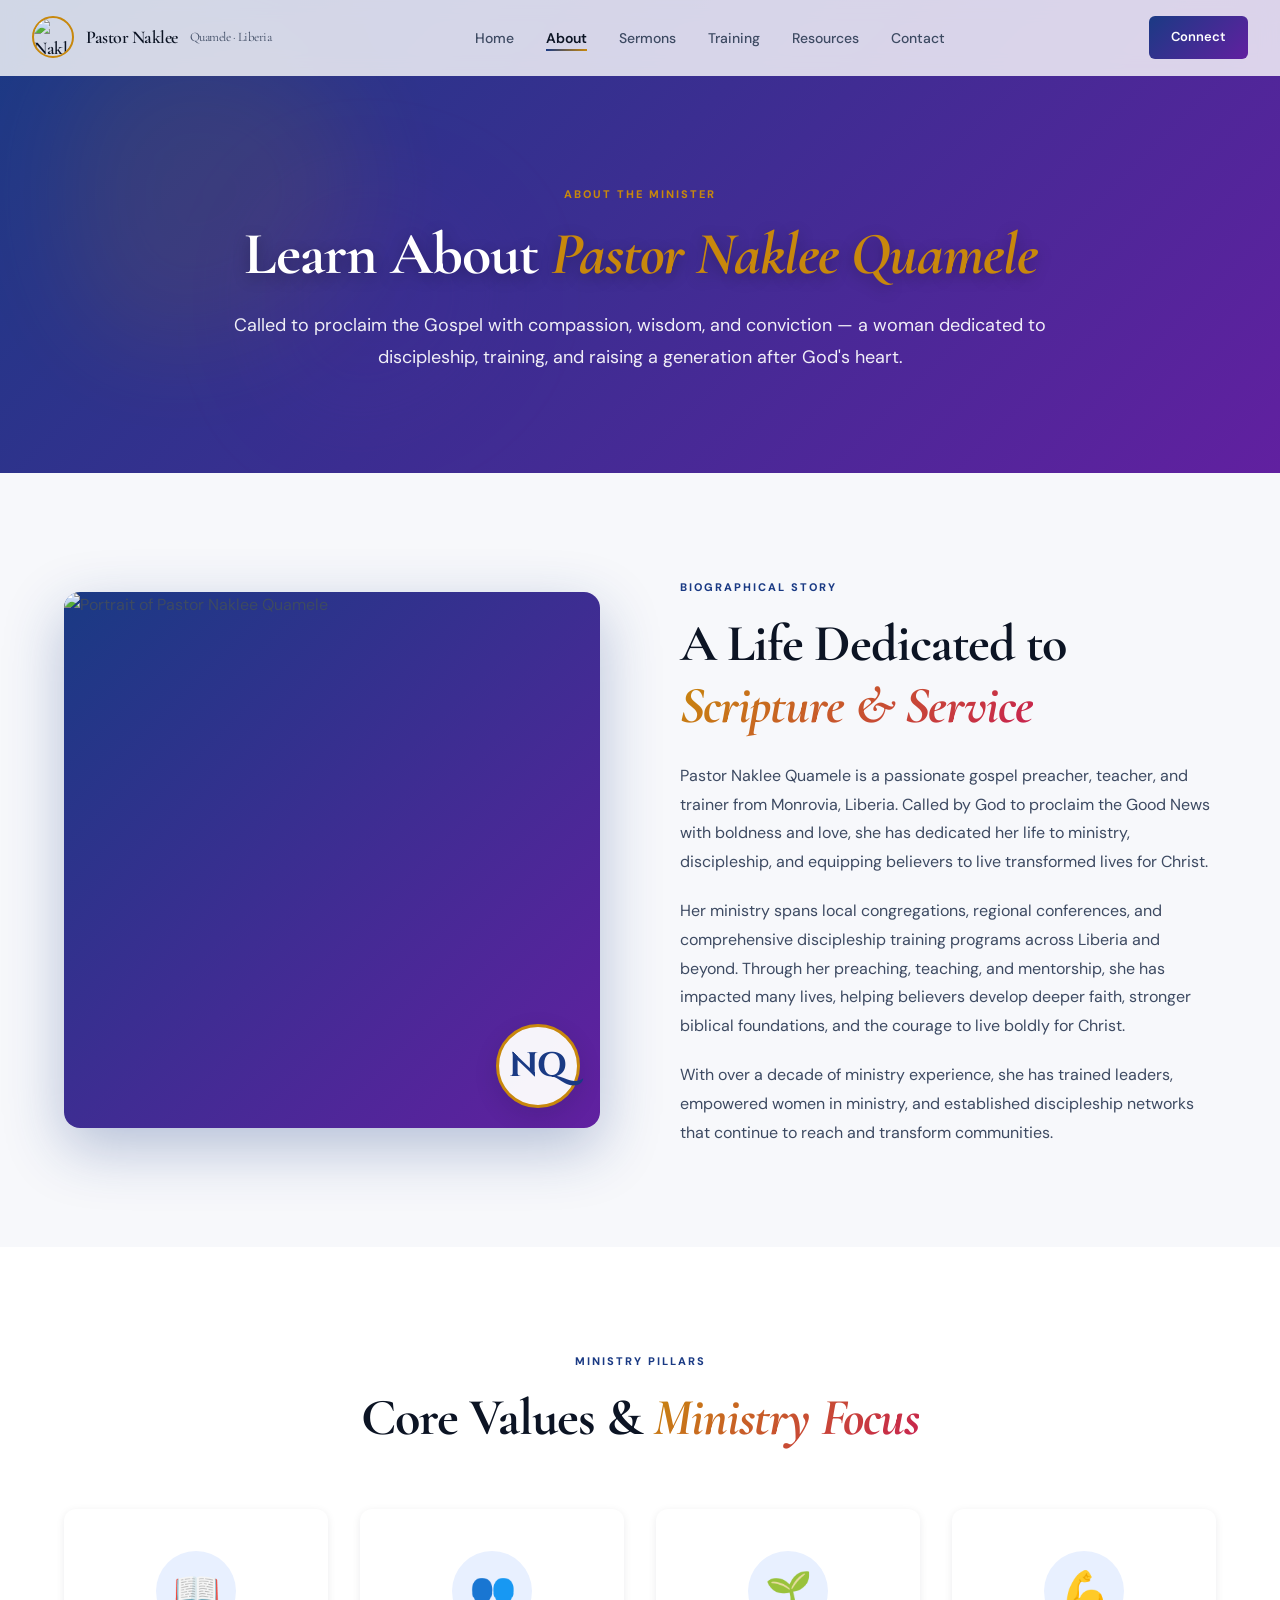
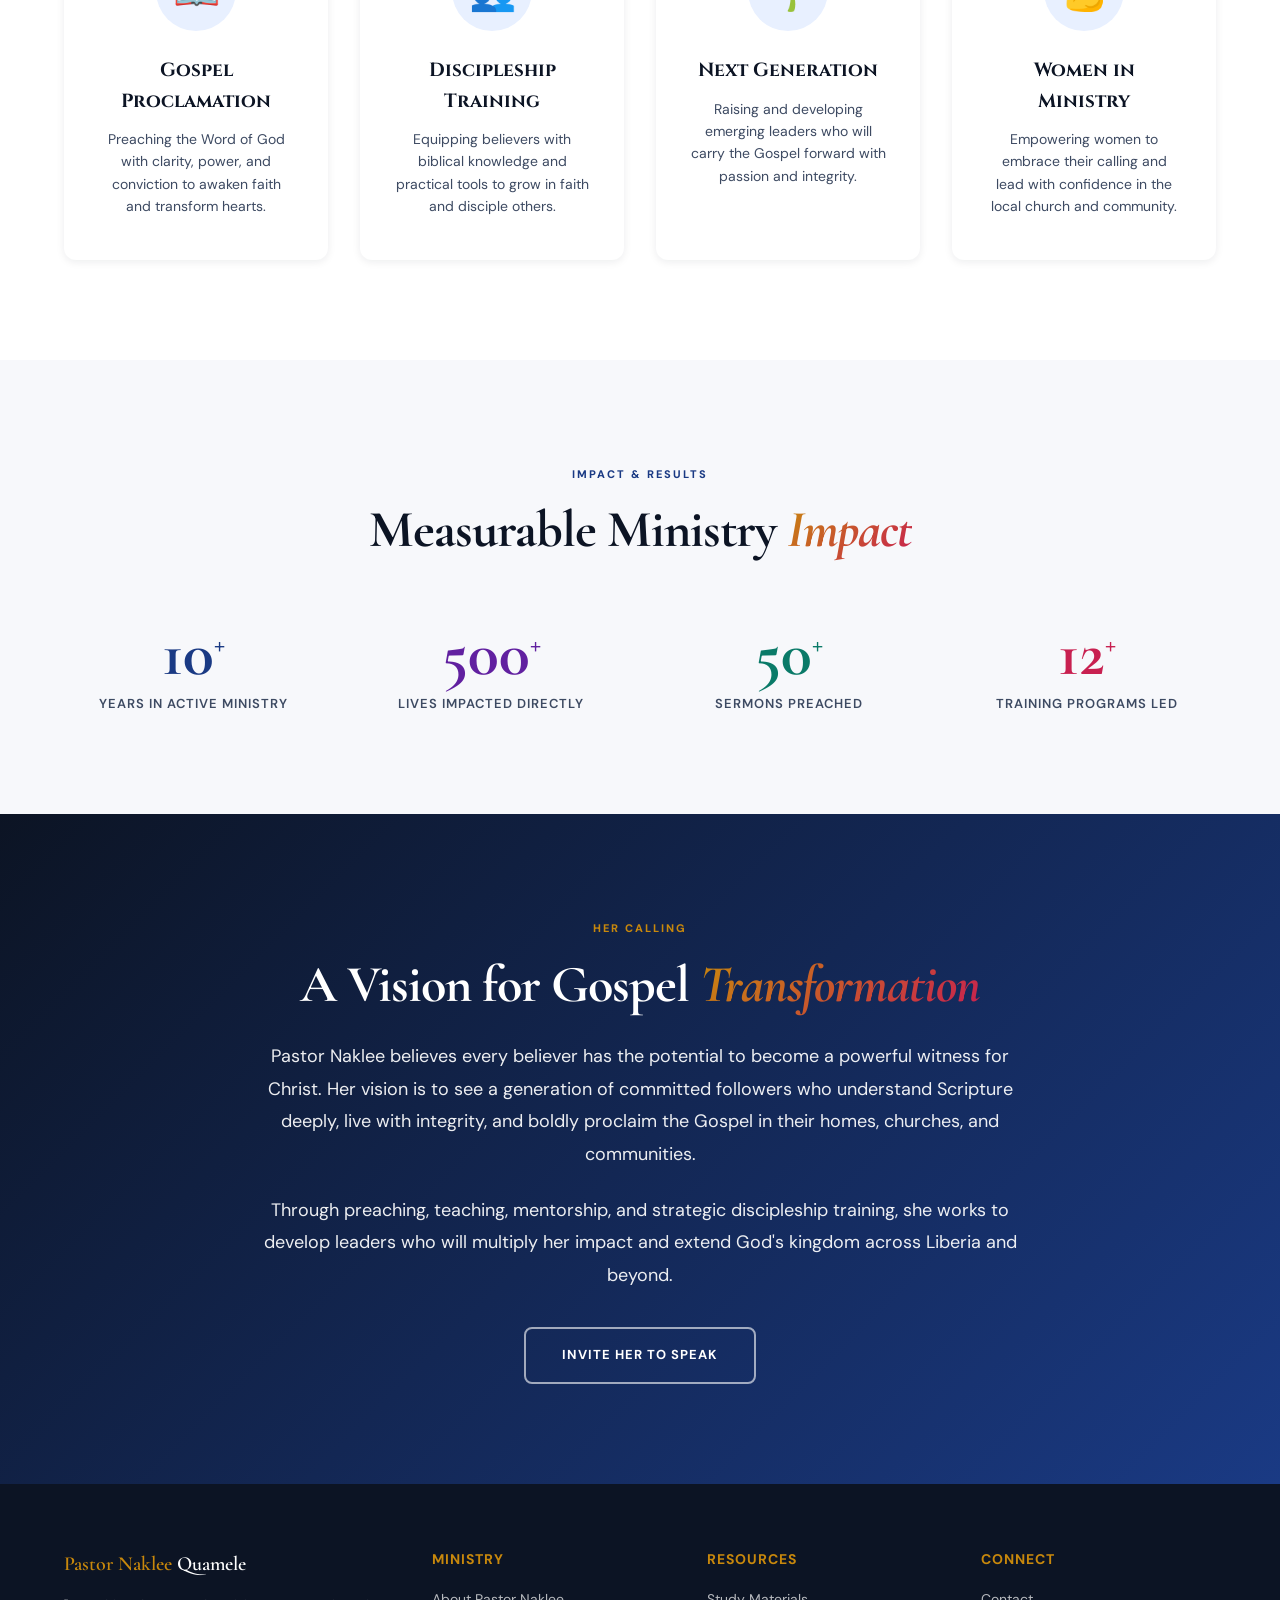
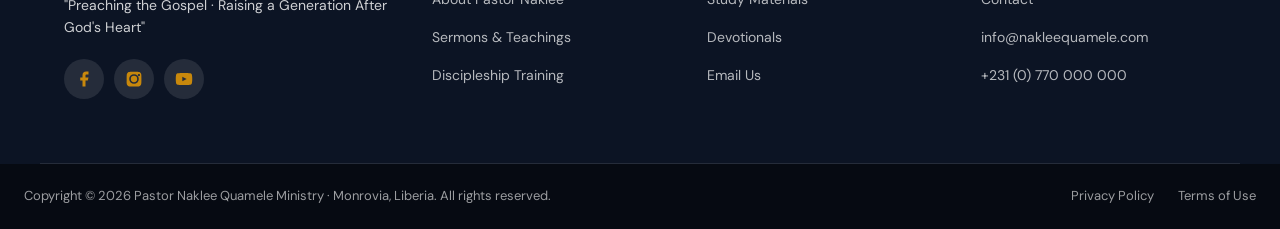
==== about.html @ 04d30209 "Add real videos, video player, devotional guide, and site features - Embed curated YouTube teachings" ====
<!DOCTYPE html>
<html lang="en">
<head>
  <meta charset="UTF-8" />
  <meta name="viewport" content="width=device-width, initial-scale=1.0" />
  <title>About Pastor Naklee Quamele | Ministry, Training &amp; Discipleship</title>
  <meta name="description" content="Learn about Pastor Naklee Quamele, a gospel preacher and discipleship trainer in Liberia with 10+ years of ministry experience." />
  <link rel="icon" href="https://i.ibb.co/KcW3Wb64/709507763-4282957501850639-8538408039101713939-n.jpg" />
  <meta property="og:type" content="website" />
  <meta property="og:title" content="About Pastor Naklee Quamele | Ministry, Training & Discipleship" />
  <meta property="og:description" content="A gospel preacher and discipleship trainer in Liberia with 10+ years of ministry experience." />
  <meta property="og:image" content="https://i.ibb.co/KcW3Wb64/709507763-4282957501850639-8538408039101713939-n.jpg" />
  <meta name="twitter:card" content="summary_large_image" />
  <link rel="preconnect" href="https://fonts.googleapis.com" />
  <link rel="preconnect" href="https://fonts.gstatic.com" crossorigin />
  <link href="https://fonts.googleapis.com/css2?family=Cormorant+Garamond:ital,wght@0,300;0,400;0,500;0,600;0,700;1,300;1,400;1,600;1,700&family=Cinzel:wght@400;600;700;900&family=DM+Sans:ital,opsz,wght@0,9..40,300;0,9..40,400;0,9..40,500;0,9..40,600;1,9..40,300&display=swap" rel="stylesheet" />
  <link rel="stylesheet" href="styles.css?v=20260702" />
</head>
<body>
  <div class="cursor-dot" id="cursorDot"></div>
  <div class="cursor-ring" id="cursorRing"></div>

  <div class="nav-overlay" id="navOverlay"></div>
  <div class="nav-drawer" id="navDrawer">
    <ul class="nav-drawer-links">
      <li><a href="index.html" class="drawer-link">Home</a></li>
      <li><a href="about.html" class="drawer-link">About</a></li>
      <li><a href="sermons.html" class="drawer-link">Sermons</a></li>
      <li><a href="training.html" class="drawer-link">Training</a></li>
      <li><a href="resources.html" class="drawer-link">Resources</a></li>
      <li><a href="contact.html" class="drawer-link">Contact</a></li>
    </ul>
    <a href="contact.html" class="nav-drawer-cta drawer-link">Connect with Ministry</a>
  </div>

  <nav id="mainNav">
    <a href="index.html" class="nav-logo">
      <img src="https://i.ibb.co/KcW3Wb64/709507763-4282957501850639-8538408039101713939-n.jpg" alt="Naklee Quamele logo" />
      Pastor Naklee <span>Quamele · Liberia</span>
    </a>
    <ul class="nav-links">
      <li><a href="index.html">Home</a></li>
      <li><a href="about.html" class="active">About</a></li>
      <li><a href="sermons.html">Sermons</a></li>
      <li><a href="training.html">Training</a></li>
      <li><a href="resources.html">Resources</a></li>
      <li><a href="contact.html">Contact</a></li>
    </ul>
    <a href="contact.html" class="nav-cta">Connect</a>
    <button id="hamburgerBtn" class="nav-hamburger" aria-label="Open menu"><span></span><span></span><span></span></button>
  </nav>

  <!-- HERO -->
  <section class="page-hero interior">
    <div class="hero-blob blob-1"></div>
    <div class="hero-blob blob-3"></div>
    <div class="hero-inner">
      <span class="section-label light">About the Minister</span>
      <h1>Learn About <em>Pastor Naklee Quamele</em></h1>
      <p>Called to proclaim the Gospel with compassion, wisdom, and conviction — a woman dedicated to discipleship, training, and raising a generation after God's heart.</p>
    </div>
  </section>

  <!-- BIOGRAPHY -->
  <section class="about">
    <div class="container about-inner">
      <div class="about-image-frame reveal">
        <img class="about-portrait" src="https://i.ibb.co/m5h0fgX7/Chat-GPT-Image-May-31-2026-01-15-15-PM.png" alt="Portrait of Pastor Naklee Quamele" />
        <div class="about-monogram">NQ</div>
      </div>
      <div class="reveal delay-1">
        <span class="section-label">Biographical Story</span>
        <h2 class="section-title">A Life Dedicated to <em>Scripture &amp; Service</em></h2>
        <p class="section-body" style="margin-bottom:20px;">Pastor Naklee Quamele is a passionate gospel preacher, teacher, and trainer from Monrovia, Liberia. Called by God to proclaim the Good News with boldness and love, she has dedicated her life to ministry, discipleship, and equipping believers to live transformed lives for Christ.</p>
        <p class="section-body" style="margin-bottom:20px;">Her ministry spans local congregations, regional conferences, and comprehensive discipleship training programs across Liberia and beyond. Through her preaching, teaching, and mentorship, she has impacted many lives, helping believers develop deeper faith, stronger biblical foundations, and the courage to live boldly for Christ.</p>
        <p class="section-body" style="margin-bottom:0;">With over a decade of ministry experience, she has trained leaders, empowered women in ministry, and established discipleship networks that continue to reach and transform communities.</p>
      </div>
    </div>
  </section>

  <!-- MINISTRY PILLARS -->
  <section>
    <div class="container">
      <div class="section-head center">
        <span class="section-label">Ministry Pillars</span>
        <h2 class="section-title">Core Values &amp; <em>Ministry Focus</em></h2>
      </div>
      <div class="card-grid">
        <div class="feature-card reveal">
          <div class="feature-icon">📖</div>
          <h3 class="feature-title">Gospel Proclamation</h3>
          <p class="feature-desc">Preaching the Word of God with clarity, power, and conviction to awaken faith and transform hearts.</p>
        </div>
        <div class="feature-card reveal delay-1">
          <div class="feature-icon">👥</div>
          <h3 class="feature-title">Discipleship Training</h3>
          <p class="feature-desc">Equipping believers with biblical knowledge and practical tools to grow in faith and disciple others.</p>
        </div>
        <div class="feature-card reveal delay-2">
          <div class="feature-icon">🌱</div>
          <h3 class="feature-title">Next Generation</h3>
          <p class="feature-desc">Raising and developing emerging leaders who will carry the Gospel forward with passion and integrity.</p>
        </div>
        <div class="feature-card reveal delay-3">
          <div class="feature-icon">💪</div>
          <h3 class="feature-title">Women in Ministry</h3>
          <p class="feature-desc">Empowering women to embrace their calling and lead with confidence in the local church and community.</p>
        </div>
      </div>
    </div>
  </section>

  <!-- IMPACT -->
  <section class="about">
    <div class="container">
      <div class="section-head center">
        <span class="section-label">Impact &amp; Results</span>
        <h2 class="section-title">Measurable Ministry <em>Impact</em></h2>
      </div>
      <div class="stats-grid">
        <div class="stat reveal"><div class="stat-num" style="color:var(--blue)">10<sup>+</sup></div><div class="stat-label">Years in Active Ministry</div></div>
        <div class="stat reveal delay-1"><div class="stat-num" style="color:var(--violet)">500<sup>+</sup></div><div class="stat-label">Lives Impacted Directly</div></div>
        <div class="stat reveal delay-2"><div class="stat-num" style="color:var(--teal)">50<sup>+</sup></div><div class="stat-label">Sermons Preached</div></div>
        <div class="stat reveal delay-3"><div class="stat-num" style="color:var(--rose)">12<sup>+</sup></div><div class="stat-label">Training Programs Led</div></div>
      </div>
    </div>
  </section>

  <!-- CALLING & VISION -->
  <section style="background:linear-gradient(135deg, var(--text-dark) 0%, var(--blue) 100%); color:#fff;">
    <div class="container" style="max-width:820px; text-align:center;">
      <span class="section-label light">Her Calling</span>
      <h2 class="section-title on-dark">A Vision for Gospel <em>Transformation</em></h2>
      <p style="font-size:18px; line-height:1.8; color:rgba(255,255,255,0.92); margin-bottom:24px;">Pastor Naklee believes every believer has the potential to become a powerful witness for Christ. Her vision is to see a generation of committed followers who understand Scripture deeply, live with integrity, and boldly proclaim the Gospel in their homes, churches, and communities.</p>
      <p style="font-size:18px; line-height:1.8; color:rgba(255,255,255,0.92); margin-bottom:36px;">Through preaching, teaching, mentorship, and strategic discipleship training, she works to develop leaders who will multiply her impact and extend God's kingdom across Liberia and beyond.</p>
      <a href="contact.html" class="btn-ghost on-dark">Invite Her to Speak</a>
    </div>
  </section>

  <!-- Footer -->
  <footer class="footer">
    <div class="container footer-top">
      <div>
        <div class="footer-logo">Pastor Naklee <span>Quamele</span></div>
        <p class="footer-tagline">"Preaching the Gospel · Raising a Generation After God's Heart"</p>
        <div class="footer-social">
          <a href="#" class="social-link" aria-label="Facebook"><svg viewBox="0 0 24 24"><path d="M18 2h-3a5 5 0 0 0-5 5v3H7v4h3v8h4v-8h3l1-4h-4V7a1 1 0 0 1 1-1h3z"/></svg></a>
          <a href="#" class="social-link" aria-label="Instagram"><svg viewBox="0 0 24 24"><path d="M12 2.2c3.2 0 3.6 0 4.9.07 1.2.06 1.8.26 2.2.43.6.2 1 .5 1.4.9.4.4.7.8.9 1.4.17.4.37 1 .43 2.2.06 1.3.07 1.7.07 4.9s0 3.6-.07 4.9c-.06 1.2-.26 1.8-.43 2.2-.2.6-.5 1-.9 1.4-.4.4-.8.7-1.4.9-.4.17-1 .37-2.2.43-1.3.06-1.7.07-4.9.07s-3.6 0-4.9-.07c-1.2-.06-1.8-.26-2.2-.43-.6-.2-1-.5-1.4-.9-.4-.4-.7-.8-.9-1.4-.17-.4-.37-1-.43-2.2C2.2 15.6 2.2 15.2 2.2 12s0-3.6.07-4.9c.06-1.2.26-1.8.43-2.2.2-.6.5-1 .9-1.4.4-.4.8-.7 1.4-.9.4-.17 1-.37 2.2-.43C8.4 2.2 8.8 2.2 12 2.2zm0 3.4A6.4 6.4 0 1 0 18.4 12 6.4 6.4 0 0 0 12 5.6zm0 10.6A4.2 4.2 0 1 1 16.2 12 4.2 4.2 0 0 1 12 16.2zm6.6-10.9a1.5 1.5 0 1 0 1.5 1.5 1.5 1.5 0 0 0-1.5-1.5z"/></svg></a>
          <a href="#" class="social-link" aria-label="YouTube"><svg viewBox="0 0 24 24"><path d="M22.54 6.42a2.78 2.78 0 0 0-1.95-1.96C18.88 4 12 4 12 4s-6.88 0-8.59.46A2.78 2.78 0 0 0 1.46 6.42 29 29 0 0 0 1 12a29 29 0 0 0 .46 5.58 2.78 2.78 0 0 0 1.95 1.96C5.12 20 12 20 12 20s6.88 0 8.59-.46a2.78 2.78 0 0 0 1.95-1.96A29 29 0 0 0 23 12a29 29 0 0 0-.46-5.58zM9.75 15.02V8.98L15.5 12z"/></svg></a>
        </div>
      </div>
      <div>
        <div class="footer-col-title">Ministry</div>
        <ul class="footer-links">
          <li><a href="about.html">About Pastor Naklee</a></li>
          <li><a href="sermons.html">Sermons &amp; Teachings</a></li>
          <li><a href="training.html">Discipleship Training</a></li>
        </ul>
      </div>
      <div>
        <div class="footer-col-title">Resources</div>
        <ul class="footer-links">
          <li><a href="resources.html">Study Materials</a></li>
          <li><a href="devotional.html">Devotionals</a></li>
          <li><a href="mailto:info@nakleequamele.com">Email Us</a></li>
        </ul>
      </div>
      <div>
        <div class="footer-col-title">Connect</div>
        <ul class="footer-links">
          <li><a href="contact.html">Contact</a></li>
          <li><a href="mailto:info@nakleequamele.com">info@nakleequamele.com</a></li>
          <li><a href="tel:+2310770000000">+231 (0) 770 000 000</a></li>
        </ul>
      </div>
    </div>
    <div class="footer-bottom">
      <p class="footer-copy">Copyright © 2026 Pastor Naklee Quamele Ministry · Monrovia, Liberia. All rights reserved.</p>
      <div class="footer-legal"><a href="#">Privacy Policy</a><a href="#">Terms of Use</a></div>
    </div>
  </footer>

  <script src="main.js?v=20260702"></script>
</body>
</html>
---- styles.css ----
/* =========================================================================
   Pastor Naklee Quamele Ministry — Shared Design System
   One stylesheet for every page. Built on the homepage design language.
   ========================================================================= */

:root {
  --blue: #1A3A84;
  --blue-light: #e8f0ff;
  --gold: #C8880C;
  --gold-light: #FFF5E6;
  --teal: #0A7A68;
  --teal-light: #E0F5F2;
  --violet: #6120A0;
  --violet-light: #f5e8ff;
  --rose: #C82050;
  --rose-light: #FFE8F1;
  --text-dark: #0C1424;
  --text-body: #3d4a62;
  --gray-light: #f7f8fb;
  --gray-lighter: #f0f2f7;
  --border: #e0e4eb;
  --shadow-sm: 0 2px 8px rgba(12, 20, 36, 0.08);
  --shadow-md: 0 8px 24px rgba(12, 20, 36, 0.12);
  --shadow-lg: 0 16px 48px rgba(12, 20, 36, 0.16);
  --transition: all 0.3s cubic-bezier(0.4, 0, 0.2, 1);
  --font-serif-display: "Cormorant Garamond", serif;
  --font-serif-headings: "Cinzel", serif;
  --font-sans: "DM Sans", sans-serif;
  --grad-primary: linear-gradient(135deg, var(--blue) 0%, var(--violet) 100%);
  --grad-accent: linear-gradient(135deg, var(--gold) 0%, var(--rose) 100%);
}

* { margin: 0; padding: 0; box-sizing: border-box; }

html {
  scroll-behavior: smooth;
  -webkit-font-smoothing: antialiased;
  -moz-osx-font-smoothing: grayscale;
}

body {
  font-family: var(--font-sans);
  color: var(--text-body);
  background: #fff;
  line-height: 1.6;
  font-size: 16px;
  overflow-x: hidden;
}

a { text-decoration: none; color: inherit; transition: var(--transition); }

button {
  font-family: var(--font-sans);
  border: none;
  background: none;
  cursor: pointer;
  transition: var(--transition);
}

img { max-width: 100%; display: block; }

.container {
  width: 100%;
  max-width: 1200px;
  margin: 0 auto;
  padding: 0 24px;
}

/* ---------- Animations ---------- */
@keyframes fadeUp {
  from { opacity: 0; transform: translateY(30px); }
  to { opacity: 1; transform: translateY(0); }
}
@keyframes blobDrift1 {
  0% { transform: translate(0, 0) scale(1); }
  25% { transform: translate(30px, -40px) scale(1.1); }
  50% { transform: translate(-20px, 30px) scale(0.95); }
  75% { transform: translate(40px, 20px) scale(1.05); }
  100% { transform: translate(0, 0) scale(1); }
}
@keyframes blobDrift2 {
  0% { transform: translate(0, 0) scale(1); }
  25% { transform: translate(-35px, 45px) scale(1.05); }
  50% { transform: translate(25px, -30px) scale(1.1); }
  75% { transform: translate(-30px, -20px) scale(0.95); }
  100% { transform: translate(0, 0) scale(1); }
}
@keyframes blobDrift3 {
  0% { transform: translate(0, 0) scale(1); }
  25% { transform: translate(40px, 20px) scale(0.95); }
  50% { transform: translate(-30px, -35px) scale(1.1); }
  75% { transform: translate(20px, 40px) scale(1.05); }
  100% { transform: translate(0, 0) scale(1); }
}
@keyframes blobDrift4 {
  0% { transform: translate(0, 0) scale(1); }
  25% { transform: translate(-40px, -25px) scale(1.1); }
  50% { transform: translate(35px, 35px) scale(0.95); }
  75% { transform: translate(-25px, 30px) scale(1.05); }
  100% { transform: translate(0, 0) scale(1); }
}
@keyframes scrollPulse {
  0%, 100% { transform: translateY(0); opacity: 0.3; }
  50% { transform: translateY(10px); opacity: 1; }
}

/* Scroll reveal — elements fade/slide in when observed by main.js */
.reveal {
  opacity: 0;
  transform: translateY(32px);
  transition: opacity 0.7s ease, transform 0.7s ease;
}
.reveal.visible { opacity: 1; transform: none; }
.reveal.delay-1 { transition-delay: 0.08s; }
.reveal.delay-2 { transition-delay: 0.16s; }
.reveal.delay-3 { transition-delay: 0.24s; }
.reveal.delay-4 { transition-delay: 0.32s; }
.reveal.delay-5 { transition-delay: 0.40s; }
@media (prefers-reduced-motion: reduce) {
  .reveal { opacity: 1; transform: none; transition: none; }
  html { scroll-behavior: auto; }
}

/* ---------- Buttons ---------- */
.btn-primary,
.btn-ghost {
  display: inline-flex;
  align-items: center;
  justify-content: center;
  gap: 8px;
  padding: 16px 36px;
  font-weight: 700;
  font-size: 13px;
  letter-spacing: 1px;
  border-radius: 8px;
  text-transform: uppercase;
  transition: var(--transition);
}
.btn-primary {
  background: var(--grad-primary);
  color: #fff;
  box-shadow: 0 12px 32px rgba(26, 58, 132, 0.35);
  position: relative;
  overflow: hidden;
}
.btn-primary::before {
  content: '';
  position: absolute;
  top: 0; left: -100%;
  width: 100%; height: 100%;
  background: rgba(255, 255, 255, 0.2);
  transition: left 0.4s ease;
}
.btn-primary:hover { transform: translateY(-3px); box-shadow: 0 16px 40px rgba(26, 58, 132, 0.5); }
.btn-primary:hover::before { left: 100%; }
.btn-ghost {
  background: transparent;
  color: var(--blue);
  border: 2px solid var(--blue);
}
.btn-ghost:hover { background: var(--blue); color: #fff; transform: translateY(-3px); box-shadow: 0 8px 20px rgba(26, 58, 132, 0.3); }
.btn-ghost.on-dark { color: #fff; border-color: rgba(255,255,255,0.6); }
.btn-ghost.on-dark:hover { background: #fff; color: var(--blue); border-color: #fff; }

.cta-button {
  display: inline-flex;
  align-items: center;
  gap: 8px;
  padding: 14px 30px;
  background: var(--grad-primary);
  color: #fff;
  font-weight: 700;
  font-size: 13px;
  letter-spacing: 0.5px;
  border-radius: 8px;
  text-transform: uppercase;
  box-shadow: 0 8px 24px rgba(26, 58, 132, 0.3);
  transition: var(--transition);
}
.cta-button:hover { transform: translateY(-3px); box-shadow: 0 12px 32px rgba(26, 58, 132, 0.4); }

/* ---------- Custom cursor ---------- */
.cursor-dot,
.cursor-ring {
  position: fixed;
  left: 0; top: 0;
  pointer-events: none;
  z-index: 9999;
}
.cursor-dot {
  width: 8px; height: 8px;
  background: var(--blue);
  border-radius: 50%;
  transform: translate(-4px, -4px);
}
.cursor-ring {
  width: 40px; height: 40px;
  border: 2px solid var(--gold);
  border-radius: 50%;
  transform: translate(-20px, -20px);
  opacity: 0.5;
}
@media (hover: none) {
  .cursor-dot, .cursor-ring { display: none; }
}

/* ---------- Navigation ---------- */
#mainNav {
  position: fixed;
  top: 0; left: 0; right: 0;
  z-index: 100;
  display: flex;
  align-items: center;
  justify-content: space-between;
  padding: 16px 32px;
  background: rgba(255, 255, 255, 0.8);
  backdrop-filter: blur(10px);
  transition: all 0.3s ease;
  border-bottom: 1px solid transparent;
}
#mainNav.scrolled {
  background: rgba(255, 255, 255, 0.95);
  box-shadow: var(--shadow-sm);
  border-bottom-color: var(--border);
}
.nav-logo {
  display: flex;
  align-items: center;
  gap: 12px;
  font-family: var(--font-serif-display);
  font-size: 18px;
  font-weight: 600;
  color: var(--text-dark);
  letter-spacing: -0.5px;
}
.nav-logo img {
  width: 42px; height: 42px;
  border-radius: 50%;
  object-fit: cover;
  border: 2px solid var(--gold);
}
.nav-logo span { font-size: 13px; color: var(--text-body); font-weight: 400; }
.nav-links { display: flex; gap: 32px; list-style: none; }
.nav-links a { font-size: 14px; font-weight: 500; color: var(--text-body); position: relative; }
.nav-links a::after {
  content: '';
  position: absolute;
  bottom: -4px; left: 0;
  width: 0; height: 2px;
  background: linear-gradient(90deg, var(--blue), var(--gold));
  transition: width 0.3s ease;
}
.nav-links a:hover { color: var(--text-dark); }
.nav-links a:hover::after,
.nav-links a.active::after { width: 100%; }
.nav-links a.active { color: var(--text-dark); font-weight: 600; }
.nav-cta {
  padding: 11px 22px;
  background: var(--grad-primary);
  color: #fff;
  font-size: 13px;
  font-weight: 600;
  border-radius: 6px;
  transition: var(--transition);
}
.nav-cta:hover { transform: translateY(-2px); box-shadow: 0 8px 20px rgba(26, 58, 132, 0.3); }

.nav-hamburger {
  display: none;
  flex-direction: column;
  gap: 5px;
  width: 26px; height: 26px;
  cursor: pointer;
}
.nav-hamburger span {
  display: block;
  width: 100%; height: 2px;
  background: var(--text-dark);
  border-radius: 2px;
  transition: var(--transition);
}
.nav-hamburger.active span:nth-child(1) { transform: rotate(45deg) translate(6px, 6px); }
.nav-hamburger.active span:nth-child(2) { opacity: 0; }
.nav-hamburger.active span:nth-child(3) { transform: rotate(-45deg) translate(6px, -6px); }

.nav-overlay {
  position: fixed;
  inset: 0;
  background: rgba(0, 0, 0, 0.5);
  z-index: 99;
  opacity: 0;
  pointer-events: none;
  transition: opacity 0.3s ease;
}
.nav-overlay.active { opacity: 1; pointer-events: all; }
.nav-drawer {
  position: fixed;
  top: 0; right: -100%;
  width: 100%; max-width: 320px;
  height: 100vh;
  background: #fff;
  z-index: 101;
  padding: 90px 24px 24px;
  transition: right 0.3s ease;
  box-shadow: -4px 0 16px rgba(0, 0, 0, 0.1);
  overflow-y: auto;
}
.nav-drawer.active { right: 0; }
.nav-drawer-links { list-style: none; margin-bottom: 24px; }
.nav-drawer-links li { margin-bottom: 4px; }
.drawer-link {
  display: block;
  padding: 14px 0;
  color: var(--text-dark);
  font-weight: 500;
  font-size: 16px;
  border-bottom: 1px solid var(--border);
}
.drawer-link:hover { color: var(--blue); padding-left: 6px; }
.nav-drawer-cta {
  display: flex;
  align-items: center;
  justify-content: center;
  gap: 8px;
  width: 100%;
  padding: 14px 24px;
  background: var(--grad-primary);
  color: #fff;
  font-weight: 600;
  font-size: 14px;
  border-radius: 8px;
  margin-top: 24px;
  text-transform: uppercase;
  letter-spacing: 0.5px;
  border-bottom: none;
}
.nav-drawer-cta:hover { color: #fff; padding-left: 24px; }

/* ---------- Section primitives ---------- */
section { padding: 100px 24px; position: relative; }
.section-label {
  display: inline-block;
  font-size: 11px;
  font-weight: 800;
  letter-spacing: 2px;
  text-transform: uppercase;
  color: var(--blue);
  margin-bottom: 16px;
}
.section-label.light { color: var(--gold); }
.section-title {
  font-family: var(--font-serif-display);
  font-size: 52px;
  font-weight: 700;
  line-height: 1.2;
  color: var(--text-dark);
  margin-bottom: 24px;
  letter-spacing: -1px;
}
.section-title em {
  font-style: italic;
  background: var(--grad-accent);
  -webkit-background-clip: text;
  background-clip: text;
  -webkit-text-fill-color: transparent;
}
.section-title.on-dark { color: #fff; }
.section-body { font-size: 16px; color: var(--text-body); line-height: 1.8; margin-bottom: 32px; }
.section-head { max-width: 640px; }
.section-head.center { margin: 0 auto 60px; text-align: center; }

/* ---------- Home hero (full-screen image) ---------- */
.page-hero {
  position: relative;
  min-height: 100vh;
  display: flex;
  align-items: center;
  justify-content: center;
  padding: 140px 24px 90px;
  overflow: hidden;
  background: #000;
}
.hero-bg-image {
  position: absolute;
  inset: 0;
  width: 100%; height: 100%;
  object-fit: cover;
  z-index: 1;
}
.hero-blob {
  position: absolute;
  border-radius: 40% 60% 70% 30% / 40% 50% 60% 50%;
  filter: blur(40px);
  opacity: 0.15;
  z-index: 1;
}
.hero-blob.blob-1 { width: 300px; height: 300px; background: rgba(200,136,12,0.4); top: 10%; left: 5%; animation: blobDrift1 15s ease-in-out infinite; }
.hero-blob.blob-2 { width: 350px; height: 350px; background: rgba(26,58,132,0.35); top: 50%; right: 5%; animation: blobDrift2 18s ease-in-out infinite; }
.hero-blob.blob-3 { width: 250px; height: 250px; background: rgba(97,32,160,0.35); bottom: 10%; left: 20%; animation: blobDrift3 12s ease-in-out infinite; }
.hero-blob.blob-4 { width: 280px; height: 280px; background: rgba(10,122,104,0.3); top: 20%; left: 50%; animation: blobDrift4 16s ease-in-out infinite; }
.hero-content {
  position: relative;
  z-index: 2;
  text-align: center;
  max-width: 760px;
  animation: fadeUp 0.8s ease 0.15s backwards;
  background: rgba(0, 0, 0, 0.68);
  backdrop-filter: blur(12px);
  padding: 68px 50px;
  border-radius: 20px;
  border: 1px solid rgba(255, 255, 255, 0.15);
}
.hero-eyebrow {
  display: flex;
  align-items: center;
  justify-content: center;
  gap: 12px;
  font-size: 13px;
  font-weight: 600;
  letter-spacing: 1px;
  color: var(--gold);
  text-transform: uppercase;
  margin-bottom: 24px;
}
.hero-eyebrow-line { width: 24px; height: 2px; background: linear-gradient(90deg, var(--gold), transparent); }
.hero-eyebrow-line:last-child { background: linear-gradient(90deg, transparent, var(--gold)); }
.hero-title {
  font-family: var(--font-serif-display);
  font-size: 72px;
  font-weight: 700;
  line-height: 1.1;
  color: #fff;
  margin-bottom: 16px;
  letter-spacing: -1px;
  text-shadow: 0 4px 16px rgba(0, 0, 0, 0.7);
}
.hero-name-italic { font-style: italic; color: var(--gold); }
.hero-tagline { font-size: 18px; color: rgba(255,255,255,0.9); margin-bottom: 40px; }
.hero-actions { display: flex; gap: 20px; justify-content: center; flex-wrap: wrap; }
.hero-scroll {
  position: absolute;
  bottom: 32px; left: 50%;
  transform: translateX(-50%);
  z-index: 2;
  font-size: 12px;
  font-weight: 600;
  letter-spacing: 2px;
  color: rgba(255, 255, 255, 0.75);
  text-transform: uppercase;
  animation: scrollPulse 2s ease-in-out infinite;
}

/* ---------- Interior page hero (gradient) ---------- */
.page-hero.interior {
  min-height: auto;
  background: var(--grad-primary);
  padding: 180px 24px 100px;
  text-align: center;
}
.page-hero.interior .hero-blob { opacity: 0.25; filter: blur(50px); }
.page-hero.interior .hero-inner { position: relative; z-index: 2; max-width: 820px; margin: 0 auto; }
.page-hero.interior h1 {
  font-family: var(--font-serif-display);
  font-size: 60px;
  font-weight: 700;
  color: #fff;
  line-height: 1.15;
  letter-spacing: -1px;
  margin-bottom: 20px;
  text-shadow: 0 4px 16px rgba(0, 0, 0, 0.3);
}
.page-hero.interior h1 em { font-style: italic; color: var(--gold); }
.page-hero.interior p { font-size: 18px; color: rgba(255,255,255,0.92); line-height: 1.8; }
.page-hero.interior .hero-sub {
  margin-top: 24px;
  padding-top: 24px;
  border-top: 1px solid rgba(255,255,255,0.2);
  font-size: 16px;
  color: rgba(255,255,255,0.85);
}

/* ---------- Verse banner ---------- */
.verse-banner {
  background: var(--grad-primary);
  color: #fff;
  padding: 64px 24px;
  text-align: center;
  position: relative;
  overflow: hidden;
}
.verse-banner::before {
  content: '"';
  position: absolute;
  top: -24px; left: 50%;
  transform: translateX(-50%);
  font-size: 140px;
  font-family: var(--font-serif-display);
  opacity: 0.12;
  line-height: 1;
}
.verse-text {
  position: relative;
  font-size: 26px;
  font-family: var(--font-serif-display);
  font-weight: 500;
  line-height: 1.6;
  margin-bottom: 16px;
  font-style: italic;
  max-width: 800px;
  margin-left: auto;
  margin-right: auto;
}
.verse-ref {
  display: inline-block;
  font-size: 14px;
  font-weight: 600;
  letter-spacing: 1px;
  text-transform: uppercase;
  padding-top: 12px;
  border-top: 2px solid rgba(255, 255, 255, 0.4);
  color: rgba(255, 255, 255, 0.9);
}

/* ---------- About ---------- */
.about { background: var(--gray-light); }
.about-inner { display: grid; grid-template-columns: 1fr 1fr; gap: 80px; align-items: center; }
.about-image-frame {
  position: relative;
  width: 100%;
  aspect-ratio: 1;
  border-radius: 16px;
  overflow: hidden;
  background: var(--grad-primary);
  box-shadow: 0 20px 60px rgba(26, 58, 132, 0.3);
}
.about-portrait { width: 100%; height: 100%; object-fit: cover; }
.about-monogram {
  position: absolute;
  bottom: 20px; right: 20px;
  width: 84px; height: 84px;
  display: flex;
  align-items: center;
  justify-content: center;
  background: rgba(255, 255, 255, 0.95);
  border: 3px solid var(--gold);
  border-radius: 50%;
  font-family: var(--font-serif-headings);
  font-size: 34px;
  font-weight: 700;
  color: var(--blue);
  box-shadow: var(--shadow-md);
}

/* ---------- Stats ---------- */
.stats-grid {
  display: grid;
  grid-template-columns: repeat(auto-fit, minmax(200px, 1fr));
  gap: 40px;
}
.stat { text-align: center; }
.stat-num { font-family: var(--font-serif-display); font-size: 64px; font-weight: 700; line-height: 1; margin-bottom: 8px; }
.stat-num sup { font-size: 28px; }
.stat-label { font-size: 13px; font-weight: 600; letter-spacing: 1px; text-transform: uppercase; color: var(--text-body); }

/* ---------- Feature/value cards (icon cards) ---------- */
.card-grid {
  display: grid;
  grid-template-columns: repeat(auto-fit, minmax(260px, 1fr));
  gap: 32px;
}
.feature-card {
  position: relative;
  background: #fff;
  border-radius: 12px;
  padding: 40px 32px;
  text-align: center;
  box-shadow: var(--shadow-sm);
  transition: var(--transition);
  border: 2px solid transparent;
  display: flex;
  flex-direction: column;
}
.feature-card:hover { transform: translateY(-12px); box-shadow: var(--shadow-lg); border-color: var(--gold); }
.feature-icon {
  width: 80px; height: 80px;
  display: flex;
  align-items: center;
  justify-content: center;
  background: var(--blue-light);
  color: var(--blue);
  border-radius: 50%;
  margin: 0 auto 24px;
  font-size: 38px;
  transition: var(--transition);
}
.feature-icon svg { width: 38px; height: 38px; stroke: currentColor; stroke-width: 1.8; fill: none; }
.feature-card:hover .feature-icon { background: var(--gold-light); color: var(--gold); transform: scale(1.08); }
.feature-title {
  font-family: var(--font-serif-headings);
  font-size: 19px;
  font-weight: 700;
  color: var(--text-dark);
  margin-bottom: 12px;
}
.feature-desc { font-size: 14px; color: var(--text-body); line-height: 1.6; flex: 1; }
.feature-tag {
  display: inline-block;
  margin-top: 20px;
  padding: 7px 16px;
  background: var(--blue-light);
  color: var(--blue);
  font-size: 12px;
  font-weight: 700;
  letter-spacing: 0.5px;
  border-radius: 20px;
  align-self: center;
}
.feature-num {
  font-family: var(--font-serif-display);
  font-size: 60px;
  font-weight: 700;
  color: var(--gold);
  opacity: 0.14;
  position: absolute;
  top: 10px; right: 20px;
}

/* ---------- Sermons ---------- */
.sermons-grid {
  display: grid;
  grid-template-columns: repeat(auto-fill, minmax(330px, 1fr));
  gap: 40px;
}
.sermon-card {
  background: #fff;
  border-radius: 12px;
  overflow: hidden;
  box-shadow: var(--shadow-sm);
  transition: var(--transition);
  border: 1px solid var(--border);
  display: flex;
  flex-direction: column;
}
.sermon-card:hover { transform: translateY(-12px); box-shadow: var(--shadow-lg); border-color: var(--gold); }
.sermon-thumb {
  position: relative;
  aspect-ratio: 16 / 9;
  background: var(--grad-primary);
  display: flex;
  align-items: center;
  justify-content: center;
  overflow: hidden;
}
.s-thumb-faith { background: linear-gradient(135deg, #0A7A68 0%, #1A3A84 100%); }
.s-thumb-prayer { background: linear-gradient(135deg, #6120A0 0%, #C82050 100%); }
.s-thumb-disc { background: linear-gradient(135deg, #C8880C 0%, #1A3A84 100%); }
.s-thumb-integrity { background: linear-gradient(135deg, #1A3A84 0%, #0A7A68 100%); }
.s-thumb-power { background: linear-gradient(135deg, #C82050 0%, #6120A0 100%); }
.s-thumb-grace { background: linear-gradient(135deg, #C8880C 0%, #C82050 100%); }
.sermon-thumb-overlay { position: absolute; inset: 0; background: rgba(0,0,0,0.28); transition: var(--transition); }
.sermon-card:hover .sermon-thumb-overlay { background: rgba(0,0,0,0.4); }
.sermon-play {
  position: relative;
  z-index: 2;
  width: 62px; height: 62px;
  display: flex;
  align-items: center;
  justify-content: center;
  background: rgba(255, 255, 255, 0.25);
  border: 2px solid rgba(255, 255, 255, 0.85);
  border-radius: 50%;
  backdrop-filter: blur(6px);
  transition: var(--transition);
}
.sermon-card:hover .sermon-play { background: var(--gold); border-color: var(--gold); transform: scale(1.08); }
.sermon-play svg { width: 22px; height: 22px; fill: #fff; margin-left: 3px; }
.sermon-series {
  position: absolute;
  top: 16px; left: 16px;
  z-index: 3;
  padding: 6px 14px;
  background: var(--gold);
  color: #fff;
  font-size: 11px;
  font-weight: 800;
  letter-spacing: 1px;
  text-transform: uppercase;
  border-radius: 20px;
}
.sermon-series.faith { background: var(--teal); }
.sermon-series.prayer { background: var(--rose); }
.sermon-series.discipleship { background: var(--gold); }
.sermon-series.integrity { background: var(--blue); }
.sermon-series.power { background: var(--violet); }
.sermon-series.grace { background: var(--gold); }
.sermon-duration {
  position: absolute;
  bottom: 16px; right: 16px;
  z-index: 3;
  padding: 5px 12px;
  background: rgba(0, 0, 0, 0.6);
  color: #fff;
  font-size: 12px;
  font-weight: 600;
  border-radius: 4px;
}
.sermon-body { padding: 28px; flex: 1; display: flex; flex-direction: column; }
.sermon-date { font-size: 13px; color: var(--gold); font-weight: 600; letter-spacing: 0.5px; margin-bottom: 10px; }
.sermon-title {
  font-family: var(--font-serif-headings);
  font-size: 20px;
  font-weight: 700;
  color: var(--text-dark);
  margin-bottom: 12px;
  line-height: 1.3;
}
.sermon-excerpt { font-size: 14px; color: var(--text-body); line-height: 1.6; margin-bottom: 20px; flex: 1; }
.sermon-link {
  display: inline-flex;
  align-items: center;
  gap: 8px;
  padding: 12px 20px;
  background: var(--grad-primary);
  color: #fff;
  font-weight: 700;
  font-size: 13px;
  letter-spacing: 0.5px;
  text-transform: uppercase;
  border-radius: 6px;
  align-self: flex-start;
  transition: var(--transition);
}
.sermon-link:hover { transform: translateX(4px); box-shadow: 0 8px 20px rgba(26, 58, 132, 0.3); }
.sermon-link svg { width: 16px; height: 16px; stroke: #fff; stroke-width: 2; fill: none; }

.sermon-filters { display: flex; gap: 12px; margin: 40px 0 56px; flex-wrap: wrap; justify-content: center; }
.filter-btn {
  padding: 10px 22px;
  border: 2px solid var(--border);
  background: transparent;
  color: var(--text-dark);
  font-weight: 600;
  font-size: 13px;
  text-transform: uppercase;
  letter-spacing: 0.5px;
  border-radius: 6px;
  transition: var(--transition);
}
.filter-btn:hover, .filter-btn.active { background: var(--grad-primary); color: #fff; border-color: transparent; }

/* ---------- Videos ---------- */
.videos { background: var(--gray-light); }
.featured-video {
  position: relative;
  width: 100%;
  aspect-ratio: 16 / 9;
  background: var(--grad-primary);
  border-radius: 16px;
  overflow: hidden;
  box-shadow: 0 20px 60px rgba(26, 58, 132, 0.2);
  margin: 40px 0 60px;
  display: flex;
  align-items: center;
  justify-content: center;
  text-align: center;
}
.featured-video iframe { width: 100%; height: 100%; border: none; }
.featured-video .fv-placeholder { color: #fff; padding: 24px; }
.featured-video .fv-placeholder .play-badge { margin: 0 auto 20px; }
.play-badge {
  width: 76px; height: 76px;
  display: flex;
  align-items: center;
  justify-content: center;
  background: var(--gold);
  border-radius: 50%;
  color: #fff;
  box-shadow: 0 12px 32px rgba(200, 136, 12, 0.4);
}
.play-badge svg { width: 32px; height: 32px; fill: currentColor; }
.video-grid { display: grid; grid-template-columns: repeat(auto-fit, minmax(300px, 1fr)); gap: 32px; }
.video-card {
  background: #fff;
  border-radius: 12px;
  overflow: hidden;
  box-shadow: var(--shadow-sm);
  transition: var(--transition);
  border: 1px solid var(--border);
}
.video-card:hover { transform: translateY(-12px); box-shadow: var(--shadow-lg); border-color: var(--gold); }
.video-thumb {
  position: relative;
  aspect-ratio: 16 / 9;
  background: var(--grad-primary);
  display: flex;
  align-items: center;
  justify-content: center;
  overflow: hidden;
}
.video-card:nth-child(2) .video-thumb { background: var(--grad-accent); }
.video-card:nth-child(3) .video-thumb { background: linear-gradient(135deg, var(--teal) 0%, var(--blue) 100%); }
.video-thumb::before { content: ''; position: absolute; inset: 0; background: rgba(0,0,0,0.3); opacity: 0; transition: opacity 0.3s; }
.video-card:hover .video-thumb::before { opacity: 1; }
.video-thumb .play-badge { position: absolute; z-index: 2; transition: var(--transition); }
.video-card:hover .play-badge { transform: scale(1.1); }
.video-body { padding: 24px; }
.video-date { font-size: 12px; font-weight: 600; letter-spacing: 1px; text-transform: uppercase; color: var(--blue); margin-bottom: 8px; }
.video-title { font-family: var(--font-serif-headings); font-size: 18px; font-weight: 700; color: var(--text-dark); line-height: 1.3; margin-bottom: 12px; }
.video-excerpt { font-size: 14px; color: var(--text-body); line-height: 1.6; margin-bottom: 16px; }
.video-link { display: inline-block; font-size: 13px; font-weight: 700; letter-spacing: 1px; text-transform: uppercase; color: var(--blue); }
.video-link::after { content: '→'; margin-left: 8px; display: inline-block; transition: transform 0.3s; }
.video-card:hover .video-link::after { transform: translateX(4px); }

/* ---------- Split layout / benefits ---------- */
.split { display: grid; grid-template-columns: 1fr 1fr; gap: 80px; align-items: center; }
.split.bordered { padding: 60px 0; border-top: 1px solid var(--border); border-bottom: 1px solid var(--border); }
.benefit-list { display: flex; flex-direction: column; gap: 16px; }
.benefit-item { display: flex; gap: 16px; align-items: flex-start; }
.benefit-item .check {
  flex-shrink: 0;
  width: 26px; height: 26px;
  display: flex;
  align-items: center;
  justify-content: center;
  background: var(--gold-light);
  color: var(--gold);
  border-radius: 50%;
  font-weight: 700;
  font-size: 14px;
}
.benefit-item div { font-size: 15px; color: var(--text-body); line-height: 1.6; }

/* ---------- Resources ---------- */
.newsletter-box {
  background: var(--blue-light);
  border-radius: 12px;
  padding: 40px 32px;
  text-align: center;
}
.newsletter-box h3 { font-family: var(--font-serif-headings); font-size: 20px; color: var(--text-dark); margin-bottom: 12px; }
.newsletter-box p { font-size: 14px; color: var(--text-body); margin-bottom: 20px; line-height: 1.6; }

/* ---------- CTA panels ---------- */
.cta-panel {
  background: linear-gradient(135deg, var(--text-dark) 0%, var(--blue) 100%);
  color: #fff;
  border-radius: 16px;
  padding: 60px 50px;
  display: grid;
  grid-template-columns: 1fr 1fr;
  gap: 60px;
  align-items: center;
}
.cta-panel h2 { font-family: var(--font-serif-display); font-size: 40px; font-weight: 700; color: #fff; margin-bottom: 20px; line-height: 1.2; }
.cta-panel p { font-size: 16px; line-height: 1.8; color: rgba(255,255,255,0.9); margin-bottom: 24px; }
.contact-cta { background: var(--grad-primary); color: #fff; padding: 90px 24px; }
.contact-cta .cta-panel { background: transparent; padding: 0; }
.contact-cta h2 { font-family: var(--font-serif-display); font-size: 42px; margin-bottom: 20px; }

/* ---------- Contact ---------- */
.contact { background: var(--gray-light); }
.contact-inner { display: grid; grid-template-columns: 1fr 1fr; gap: 60px; align-items: start; }
.contact-info { display: flex; flex-direction: column; gap: 20px; }
.contact-detail {
  display: flex;
  gap: 18px;
  padding: 24px;
  background: #fff;
  border: 1px solid var(--border);
  border-radius: 12px;
  transition: var(--transition);
}
.contact-detail:hover { box-shadow: var(--shadow-md); transform: translateX(6px); border-color: var(--gold); }
.contact-icon {
  width: 56px; height: 56px;
  flex-shrink: 0;
  display: flex;
  align-items: center;
  justify-content: center;
  background: var(--grad-primary);
  color: #fff;
  border-radius: 12px;
  box-shadow: 0 8px 20px rgba(26, 58, 132, 0.25);
}
.contact-icon svg { width: 24px; height: 24px; stroke: currentColor; fill: none; stroke-width: 1.6; }
.cd-label { font-family: var(--font-serif-headings); font-size: 12px; font-weight: 700; text-transform: uppercase; letter-spacing: 1px; color: var(--blue); margin-bottom: 4px; }
.cd-value { font-size: 16px; color: var(--text-dark); font-weight: 500; }
.contact-socials { display: flex; gap: 10px; margin-top: 12px; }
.social-btn {
  width: 40px; height: 40px;
  display: flex;
  align-items: center;
  justify-content: center;
  background: var(--grad-primary);
  color: #fff;
  border-radius: 50%;
  transition: var(--transition);
}
.social-btn:hover { transform: translateY(-4px); box-shadow: 0 8px 20px rgba(26, 58, 132, 0.3); }
.social-btn svg { width: 18px; height: 18px; fill: currentColor; }

.contact-form {
  display: flex;
  flex-direction: column;
  gap: 20px;
  padding: 40px;
  background: #fff;
  border: 1px solid var(--border);
  border-radius: 16px;
  box-shadow: var(--shadow-md);
}
.form-row { display: grid; grid-template-columns: 1fr 1fr; gap: 20px; }
.form-group { display: flex; flex-direction: column; gap: 8px; }
.form-group label { font-size: 13px; font-weight: 700; text-transform: uppercase; letter-spacing: 0.5px; color: var(--blue); }
.form-group input,
.form-group select,
.form-group textarea {
  padding: 14px 16px;
  border: 1px solid var(--border);
  border-radius: 8px;
  font-family: var(--font-sans);
  font-size: 15px;
  color: var(--text-dark);
  background: #fff;
  transition: var(--transition);
}
.form-group input:focus,
.form-group select:focus,
.form-group textarea:focus {
  outline: none;
  border-color: var(--blue);
  box-shadow: 0 0 0 4px rgba(26, 58, 132, 0.1);
}
.form-group textarea { resize: vertical; min-height: 140px; }
.form-submit {
  padding: 16px 32px;
  background: var(--grad-primary);
  color: #fff;
  font-weight: 700;
  font-size: 13px;
  letter-spacing: 1px;
  text-transform: uppercase;
  border-radius: 8px;
  box-shadow: 0 8px 24px rgba(26, 58, 132, 0.3);
  margin-top: 8px;
}
.form-submit:hover { transform: translateY(-3px); box-shadow: 0 12px 32px rgba(26, 58, 132, 0.4); }
.form-submit:disabled { opacity: 0.7; cursor: not-allowed; }
.form-success {
  display: none;
  padding: 16px;
  background: var(--teal-light);
  border-left: 4px solid var(--teal);
  border-radius: 6px;
  color: var(--teal);
  font-weight: 600;
  text-align: center;
}
.form-success.show { display: block; }

/* ---------- Footer ---------- */
.footer { background: var(--text-dark); color: #fff; }
.footer-top {
  display: grid;
  grid-template-columns: 1.4fr 1fr 1fr 1fr;
  gap: 40px;
  padding: 64px 24px;
  border-bottom: 1px solid rgba(255, 255, 255, 0.1);
}
.footer-logo { font-family: var(--font-serif-display); font-size: 20px; font-weight: 600; margin-bottom: 14px; color: var(--gold); }
.footer-logo span { color: #fff; }
.footer-tagline { font-size: 14px; line-height: 1.6; opacity: 0.8; margin-bottom: 20px; }
.footer-social { display: flex; gap: 10px; }
.social-link {
  width: 40px; height: 40px;
  display: flex;
  align-items: center;
  justify-content: center;
  background: rgba(255, 255, 255, 0.1);
  border-radius: 50%;
  color: var(--gold);
  transition: var(--transition);
}
.social-link svg { width: 18px; height: 18px; fill: currentColor; }
.social-link:hover { background: var(--gold); color: var(--text-dark); transform: translateY(-3px); }
.footer-col-title { font-weight: 700; font-size: 14px; text-transform: uppercase; letter-spacing: 1px; color: var(--gold); margin-bottom: 16px; }
.footer-links { list-style: none; }
.footer-links li { margin-bottom: 12px; }
.footer-links a { font-size: 14px; color: rgba(255, 255, 255, 0.7); }
.footer-links a:hover { color: var(--gold); padding-left: 8px; }
.footer-bottom {
  background: rgba(0, 0, 0, 0.5);
  padding: 22px 24px;
  font-size: 13px;
  color: rgba(255, 255, 255, 0.6);
  display: flex;
  align-items: center;
  justify-content: space-between;
  gap: 24px;
}
.footer-copy { flex: 1; margin: 0; }
.footer-legal { display: flex; gap: 24px; }
.footer-legal a { color: rgba(255, 255, 255, 0.6); }
.footer-legal a:hover { color: var(--gold); }

/* ---------- Video lightbox modal ---------- */
.video-modal {
  position: fixed;
  inset: 0;
  z-index: 200;
  display: flex;
  align-items: center;
  justify-content: center;
  padding: 24px;
  background: rgba(6, 10, 20, 0.85);
  backdrop-filter: blur(8px);
  opacity: 0;
  pointer-events: none;
  transition: opacity 0.3s ease;
}
.video-modal.active { opacity: 1; pointer-events: all; }
.video-modal-box {
  width: 100%;
  max-width: 960px;
  transform: translateY(24px);
  transition: transform 0.3s ease;
}
.video-modal.active .video-modal-box { transform: none; }
.video-modal-title {
  color: #fff;
  font-family: var(--font-serif-display);
  font-size: 22px;
  font-weight: 600;
  margin-bottom: 12px;
  padding-right: 56px;
}
.video-modal-frame {
  position: relative;
  aspect-ratio: 16 / 9;
  background: #000;
  border-radius: 12px;
  overflow: hidden;
  box-shadow: 0 24px 80px rgba(0, 0, 0, 0.6);
}
.video-modal-frame iframe { width: 100%; height: 100%; border: none; }
.video-modal-close {
  position: absolute;
  top: 20px; right: 20px;
  width: 44px; height: 44px;
  display: flex;
  align-items: center;
  justify-content: center;
  background: rgba(255, 255, 255, 0.12);
  border: 1px solid rgba(255, 255, 255, 0.3);
  border-radius: 50%;
  color: #fff;
  font-size: 22px;
  line-height: 1;
  cursor: pointer;
  transition: var(--transition);
}
.video-modal-close:hover { background: var(--gold); border-color: var(--gold); }
.video-modal-link {
  display: inline-block;
  margin-top: 12px;
  font-size: 13px;
  color: rgba(255, 255, 255, 0.75);
}
.video-modal-link:hover { color: var(--gold); }

/* Speaker attribution + curated note */
.sermon-speaker {
  display: block;
  font-size: 12px;
  font-weight: 600;
  letter-spacing: 0.5px;
  color: var(--text-body);
  opacity: 0.75;
  margin: -6px 0 14px;
}
.curated-note {
  max-width: 720px;
  margin: 0 auto;
  font-size: 14px;
  color: var(--text-body);
  opacity: 0.85;
  text-align: center;
  line-height: 1.7;
}

/* ---------- Back to top ---------- */
.back-to-top {
  position: fixed;
  bottom: 24px; right: 24px;
  z-index: 90;
  width: 48px; height: 48px;
  display: flex;
  align-items: center;
  justify-content: center;
  background: var(--grad-primary);
  color: #fff;
  border-radius: 50%;
  box-shadow: 0 8px 24px rgba(26, 58, 132, 0.4);
  opacity: 0;
  pointer-events: none;
  transform: translateY(12px);
  transition: var(--transition);
  cursor: pointer;
  font-size: 20px;
}
.back-to-top.show { opacity: 1; pointer-events: all; transform: none; }
.back-to-top:hover { transform: translateY(-3px); }

/* Featured video: never clip its content on small screens */
.featured-video { min-height: 220px; }
@media (max-width: 560px) {
  .featured-video { aspect-ratio: auto; }
  .featured-video iframe { aspect-ratio: 16 / 9; }
}

/* ---------- Devotional page ---------- */
.devotional-list {
  max-width: 820px;
  margin: 0 auto;
  display: flex;
  flex-direction: column;
  gap: 20px;
}
.devotion-card {
  background: #fff;
  border: 1px solid var(--border);
  border-left: 4px solid var(--gold);
  border-radius: 12px;
  padding: 28px 32px;
  box-shadow: var(--shadow-sm);
  transition: var(--transition);
}
.devotion-card:hover { box-shadow: var(--shadow-md); }
.devotion-day {
  display: inline-block;
  font-size: 11px;
  font-weight: 800;
  letter-spacing: 1.5px;
  text-transform: uppercase;
  color: var(--gold);
  margin-bottom: 8px;
}
.devotion-verse {
  font-family: var(--font-serif-display);
  font-size: 21px;
  font-style: italic;
  color: var(--text-dark);
  line-height: 1.5;
  margin-bottom: 6px;
}
.devotion-ref {
  font-size: 13px;
  font-weight: 700;
  letter-spacing: 0.5px;
  color: var(--blue);
  text-transform: uppercase;
  margin-bottom: 14px;
}
.devotion-text { font-size: 15px; color: var(--text-body); line-height: 1.7; margin-bottom: 10px; }
.devotion-prayer { font-size: 14px; color: var(--text-body); line-height: 1.7; }
.devotion-prayer strong { color: var(--violet); }
@media print {
  #mainNav, .nav-drawer, .nav-overlay, .footer, .back-to-top, .cursor-dot, .cursor-ring,
  .page-hero .hero-blob, .no-print { display: none !important; }
  .page-hero.interior { padding: 24px; background: none; }
  .page-hero.interior h1, .page-hero.interior p { color: #000; text-shadow: none; }
  section { padding: 12px 0; }
  .devotion-card { break-inside: avoid; box-shadow: none; }
}

/* ---------- Responsive ---------- */
@media (max-width: 1024px) {
  .nav-links, .nav-cta { display: none; }
  .nav-hamburger { display: flex; }
  .about-inner, .split, .contact-inner, .cta-panel { grid-template-columns: 1fr; gap: 40px; }
  .hero-title { font-size: 56px; }
  .footer-top { grid-template-columns: repeat(2, 1fr); }
}
@media (max-width: 860px) {
  section { padding: 70px 24px; }
  .hero-title { font-size: 44px; }
  .section-title { font-size: 38px; }
  .page-hero.interior { padding: 150px 24px 80px; }
  .page-hero.interior h1 { font-size: 44px; }
  .hero-content { padding: 48px 28px; }
  .footer-top { grid-template-columns: 1fr 1fr; }
}
@media (max-width: 560px) {
  .container { padding: 0 16px; }
  #mainNav { padding: 14px 18px; }
  .nav-logo { font-size: 15px; gap: 8px; }
  .nav-logo img { width: 36px; height: 36px; }
  .page-hero { padding: 120px 18px 70px; }
  .hero-title { font-size: 34px; }
  .hero-tagline { font-size: 16px; }
  .page-hero.interior h1 { font-size: 34px; }
  .page-hero.interior p { font-size: 16px; }
  .section-title { font-size: 30px; }
  .verse-text { font-size: 19px; }
  .btn-primary, .btn-ghost { padding: 14px 26px; }
  .form-row { grid-template-columns: 1fr; }
  .contact-form { padding: 24px; }
  .cta-panel { padding: 40px 24px; }
  .cta-panel h2, .contact-cta h2 { font-size: 28px; }
  .footer-top { grid-template-columns: 1fr; }
  .footer-bottom { flex-direction: column; text-align: center; }
  .stat-num { font-size: 52px; }
}
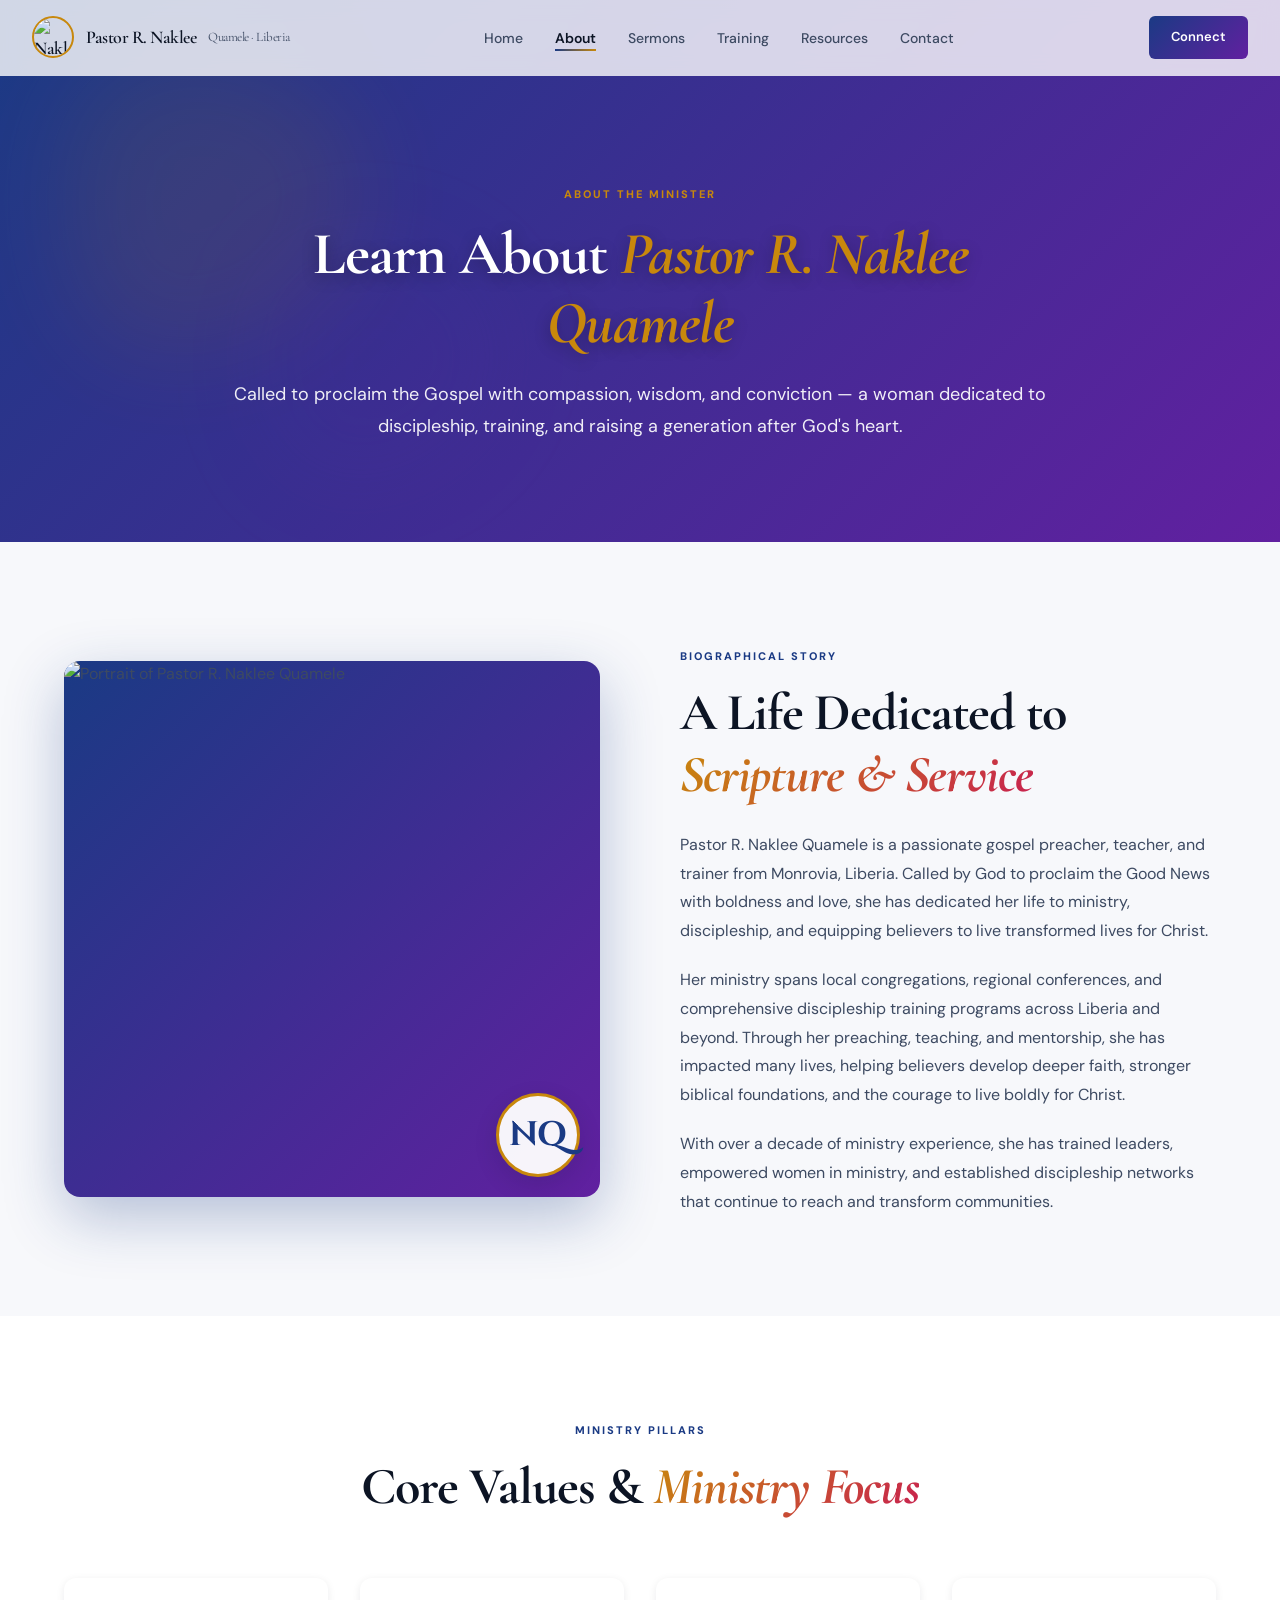
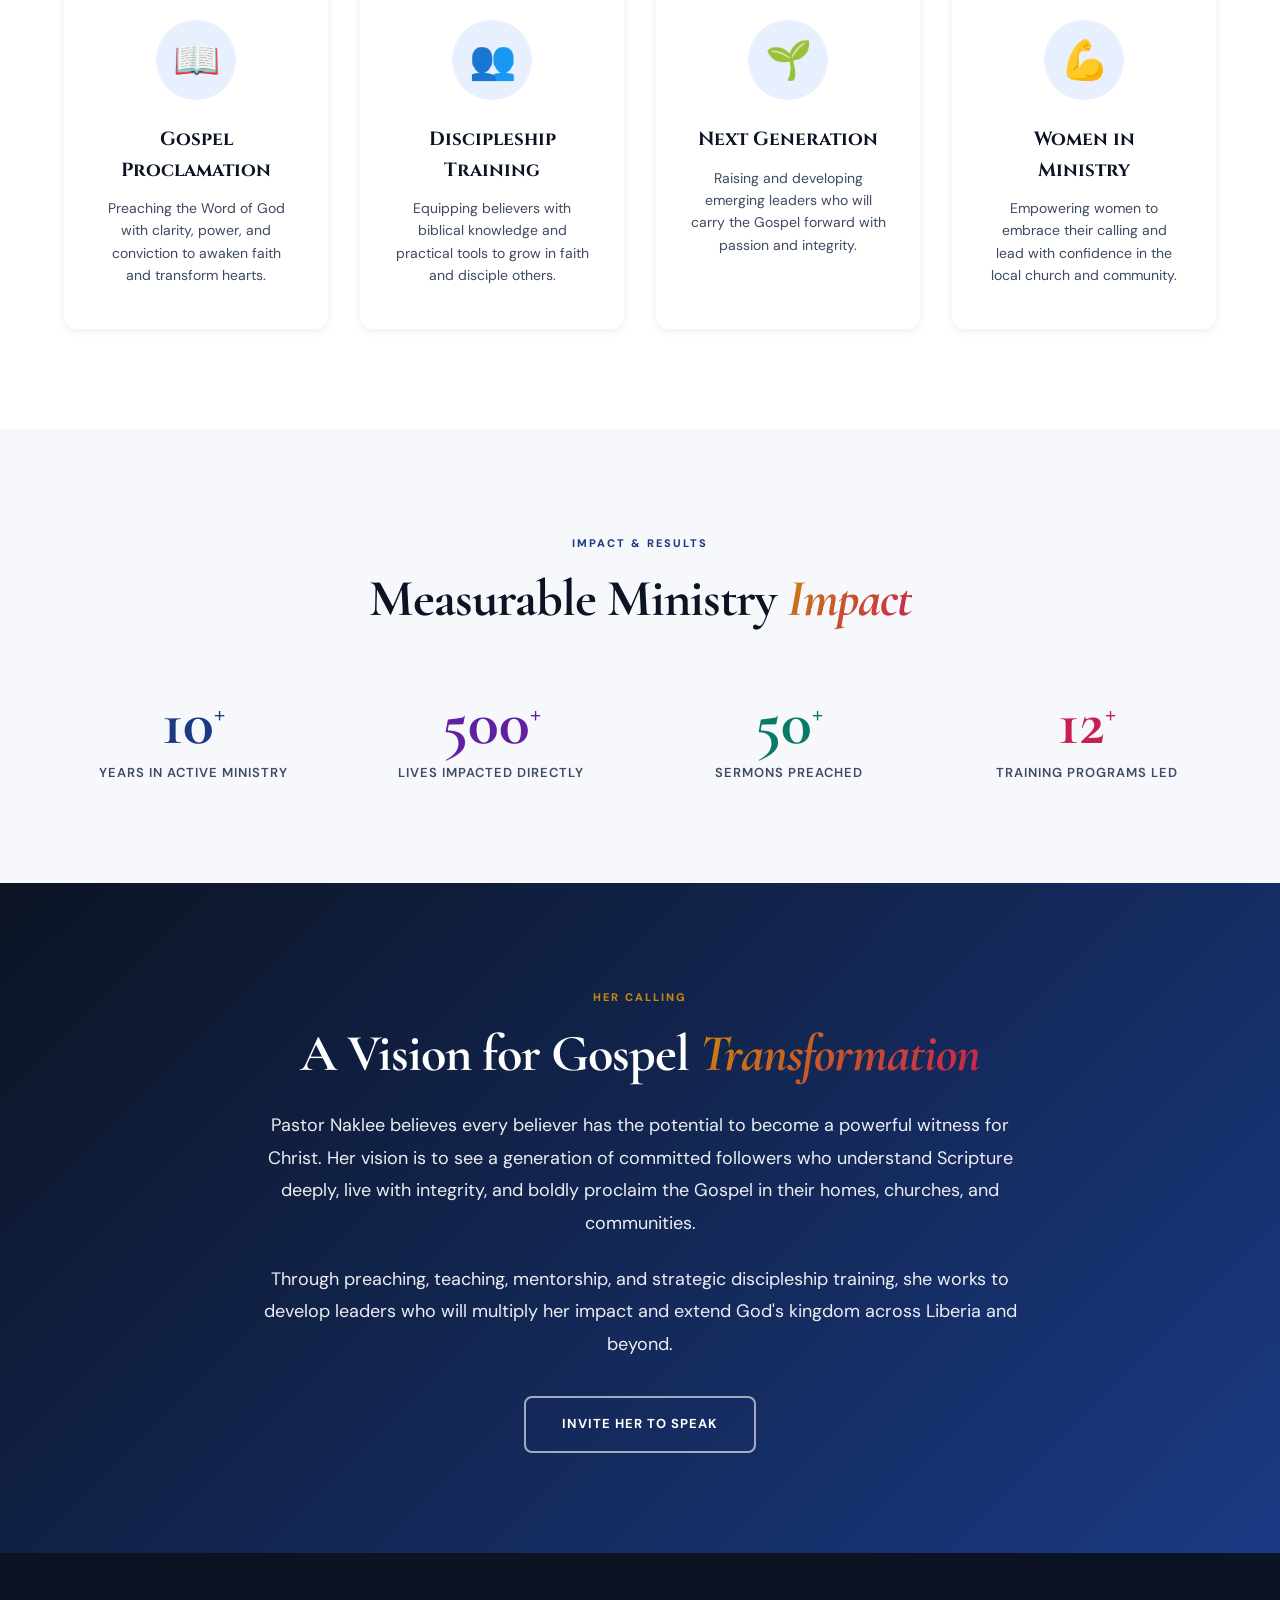
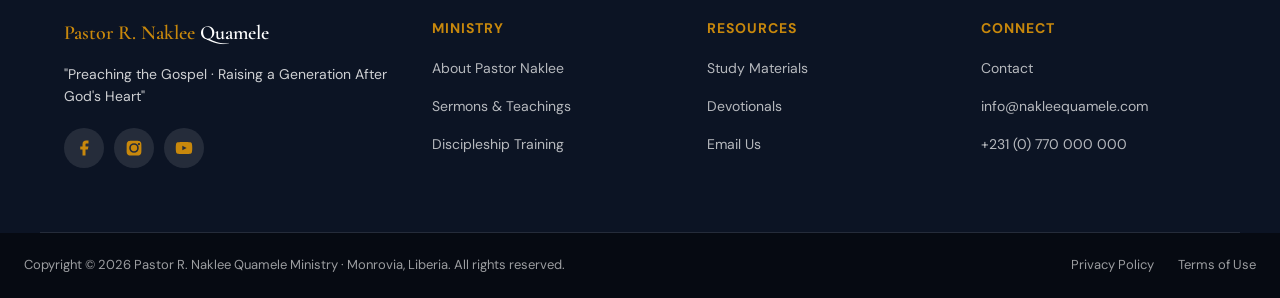
==== commit b26ada5d: "Use full name Pastor R. Naklee Quamele, link Facebook page, feature her video - Update the name to "" ====
--- a/about.html
+++ b/about.html
@@ -3,18 +3,18 @@
 <head>
   <meta charset="UTF-8" />
   <meta name="viewport" content="width=device-width, initial-scale=1.0" />
-  <title>About Pastor Naklee Quamele | Ministry, Training &amp; Discipleship</title>
-  <meta name="description" content="Learn about Pastor Naklee Quamele, a gospel preacher and discipleship trainer in Liberia with 10+ years of ministry experience." />
+  <title>About Pastor R. Naklee Quamele | Ministry, Training &amp; Discipleship</title>
+  <meta name="description" content="Learn about Pastor R. Naklee Quamele, a gospel preacher and discipleship trainer in Liberia with 10+ years of ministry experience." />
   <link rel="icon" href="https://i.ibb.co/KcW3Wb64/709507763-4282957501850639-8538408039101713939-n.jpg" />
   <meta property="og:type" content="website" />
-  <meta property="og:title" content="About Pastor Naklee Quamele | Ministry, Training & Discipleship" />
+  <meta property="og:title" content="About Pastor R. Naklee Quamele | Ministry, Training & Discipleship" />
   <meta property="og:description" content="A gospel preacher and discipleship trainer in Liberia with 10+ years of ministry experience." />
   <meta property="og:image" content="https://i.ibb.co/KcW3Wb64/709507763-4282957501850639-8538408039101713939-n.jpg" />
   <meta name="twitter:card" content="summary_large_image" />
   <link rel="preconnect" href="https://fonts.googleapis.com" />
   <link rel="preconnect" href="https://fonts.gstatic.com" crossorigin />
   <link href="https://fonts.googleapis.com/css2?family=Cormorant+Garamond:ital,wght@0,300;0,400;0,500;0,600;0,700;1,300;1,400;1,600;1,700&family=Cinzel:wght@400;600;700;900&family=DM+Sans:ital,opsz,wght@0,9..40,300;0,9..40,400;0,9..40,500;0,9..40,600;1,9..40,300&display=swap" rel="stylesheet" />
-  <link rel="stylesheet" href="styles.css?v=20260702" />
+  <link rel="stylesheet" href="styles.css?v=20260708" />
 </head>
 <body>
   <div class="cursor-dot" id="cursorDot"></div>
@@ -36,7 +36,7 @@
   <nav id="mainNav">
     <a href="index.html" class="nav-logo">
       <img src="https://i.ibb.co/KcW3Wb64/709507763-4282957501850639-8538408039101713939-n.jpg" alt="Naklee Quamele logo" />
-      Pastor Naklee <span>Quamele · Liberia</span>
+      Pastor R. Naklee <span>Quamele · Liberia</span>
     </a>
     <ul class="nav-links">
       <li><a href="index.html">Home</a></li>
@@ -56,7 +56,7 @@
     <div class="hero-blob blob-3"></div>
     <div class="hero-inner">
       <span class="section-label light">About the Minister</span>
-      <h1>Learn About <em>Pastor Naklee Quamele</em></h1>
+      <h1>Learn About <em>Pastor R. Naklee Quamele</em></h1>
       <p>Called to proclaim the Gospel with compassion, wisdom, and conviction — a woman dedicated to discipleship, training, and raising a generation after God's heart.</p>
     </div>
   </section>
@@ -65,13 +65,13 @@
   <section class="about">
     <div class="container about-inner">
       <div class="about-image-frame reveal">
-        <img class="about-portrait" src="https://i.ibb.co/m5h0fgX7/Chat-GPT-Image-May-31-2026-01-15-15-PM.png" alt="Portrait of Pastor Naklee Quamele" />
+        <img class="about-portrait" src="https://i.ibb.co/m5h0fgX7/Chat-GPT-Image-May-31-2026-01-15-15-PM.png" alt="Portrait of Pastor R. Naklee Quamele" />
         <div class="about-monogram">NQ</div>
       </div>
       <div class="reveal delay-1">
         <span class="section-label">Biographical Story</span>
         <h2 class="section-title">A Life Dedicated to <em>Scripture &amp; Service</em></h2>
-        <p class="section-body" style="margin-bottom:20px;">Pastor Naklee Quamele is a passionate gospel preacher, teacher, and trainer from Monrovia, Liberia. Called by God to proclaim the Good News with boldness and love, she has dedicated her life to ministry, discipleship, and equipping believers to live transformed lives for Christ.</p>
+        <p class="section-body" style="margin-bottom:20px;">Pastor R. Naklee Quamele is a passionate gospel preacher, teacher, and trainer from Monrovia, Liberia. Called by God to proclaim the Good News with boldness and love, she has dedicated her life to ministry, discipleship, and equipping believers to live transformed lives for Christ.</p>
         <p class="section-body" style="margin-bottom:20px;">Her ministry spans local congregations, regional conferences, and comprehensive discipleship training programs across Liberia and beyond. Through her preaching, teaching, and mentorship, she has impacted many lives, helping believers develop deeper faith, stronger biblical foundations, and the courage to live boldly for Christ.</p>
         <p class="section-body" style="margin-bottom:0;">With over a decade of ministry experience, she has trained leaders, empowered women in ministry, and established discipleship networks that continue to reach and transform communities.</p>
       </div>
@@ -141,10 +141,10 @@
   <footer class="footer">
     <div class="container footer-top">
       <div>
-        <div class="footer-logo">Pastor Naklee <span>Quamele</span></div>
+        <div class="footer-logo">Pastor R. Naklee <span>Quamele</span></div>
         <p class="footer-tagline">"Preaching the Gospel · Raising a Generation After God's Heart"</p>
         <div class="footer-social">
-          <a href="#" class="social-link" aria-label="Facebook"><svg viewBox="0 0 24 24"><path d="M18 2h-3a5 5 0 0 0-5 5v3H7v4h3v8h4v-8h3l1-4h-4V7a1 1 0 0 1 1-1h3z"/></svg></a>
+          <a href="https://www.facebook.com/share/1GUSkqd2VM/" target="_blank" rel="noopener" class="social-link" aria-label="Facebook"><svg viewBox="0 0 24 24"><path d="M18 2h-3a5 5 0 0 0-5 5v3H7v4h3v8h4v-8h3l1-4h-4V7a1 1 0 0 1 1-1h3z"/></svg></a>
           <a href="#" class="social-link" aria-label="Instagram"><svg viewBox="0 0 24 24"><path d="M12 2.2c3.2 0 3.6 0 4.9.07 1.2.06 1.8.26 2.2.43.6.2 1 .5 1.4.9.4.4.7.8.9 1.4.17.4.37 1 .43 2.2.06 1.3.07 1.7.07 4.9s0 3.6-.07 4.9c-.06 1.2-.26 1.8-.43 2.2-.2.6-.5 1-.9 1.4-.4.4-.8.7-1.4.9-.4.17-1 .37-2.2.43-1.3.06-1.7.07-4.9.07s-3.6 0-4.9-.07c-1.2-.06-1.8-.26-2.2-.43-.6-.2-1-.5-1.4-.9-.4-.4-.7-.8-.9-1.4-.17-.4-.37-1-.43-2.2C2.2 15.6 2.2 15.2 2.2 12s0-3.6.07-4.9c.06-1.2.26-1.8.43-2.2.2-.6.5-1 .9-1.4.4-.4.8-.7 1.4-.9.4-.17 1-.37 2.2-.43C8.4 2.2 8.8 2.2 12 2.2zm0 3.4A6.4 6.4 0 1 0 18.4 12 6.4 6.4 0 0 0 12 5.6zm0 10.6A4.2 4.2 0 1 1 16.2 12 4.2 4.2 0 0 1 12 16.2zm6.6-10.9a1.5 1.5 0 1 0 1.5 1.5 1.5 1.5 0 0 0-1.5-1.5z"/></svg></a>
           <a href="#" class="social-link" aria-label="YouTube"><svg viewBox="0 0 24 24"><path d="M22.54 6.42a2.78 2.78 0 0 0-1.95-1.96C18.88 4 12 4 12 4s-6.88 0-8.59.46A2.78 2.78 0 0 0 1.46 6.42 29 29 0 0 0 1 12a29 29 0 0 0 .46 5.58 2.78 2.78 0 0 0 1.95 1.96C5.12 20 12 20 12 20s6.88 0 8.59-.46a2.78 2.78 0 0 0 1.95-1.96A29 29 0 0 0 23 12a29 29 0 0 0-.46-5.58zM9.75 15.02V8.98L15.5 12z"/></svg></a>
         </div>
@@ -175,11 +175,11 @@
       </div>
     </div>
     <div class="footer-bottom">
-      <p class="footer-copy">Copyright © 2026 Pastor Naklee Quamele Ministry · Monrovia, Liberia. All rights reserved.</p>
+      <p class="footer-copy">Copyright © 2026 Pastor R. Naklee Quamele Ministry · Monrovia, Liberia. All rights reserved.</p>
       <div class="footer-legal"><a href="#">Privacy Policy</a><a href="#">Terms of Use</a></div>
     </div>
   </footer>
 
-  <script src="main.js?v=20260702"></script>
+  <script src="main.js?v=20260708"></script>
 </body>
 </html>
--- a/styles.css
+++ b/styles.css
@@ -662,18 +662,17 @@
 .sermon-play {
   position: relative;
   z-index: 2;
-  width: 62px; height: 62px;
-  display: flex;
-  align-items: center;
-  justify-content: center;
-  background: rgba(255, 255, 255, 0.25);
-  border: 2px solid rgba(255, 255, 255, 0.85);
+  width: 72px; height: 72px;
+  display: flex;
+  align-items: center;
+  justify-content: center;
+  background: var(--gold);
   border-radius: 50%;
-  backdrop-filter: blur(6px);
-  transition: var(--transition);
-}
-.sermon-card:hover .sermon-play { background: var(--gold); border-color: var(--gold); transform: scale(1.08); }
-.sermon-play svg { width: 22px; height: 22px; fill: #fff; margin-left: 3px; }
+  box-shadow: 0 12px 32px rgba(200, 136, 12, 0.45);
+  transition: var(--transition);
+}
+.sermon-card:hover .sermon-play { transform: scale(1.1); box-shadow: 0 16px 48px rgba(200, 136, 12, 0.55); }
+.sermon-play svg { width: 28px; height: 28px; fill: #fff; margin-left: 4px; }
 .sermon-series {
   position: absolute;
   top: 16px; left: 16px;
@@ -1068,6 +1067,19 @@
 }
 .video-modal-link:hover { color: var(--gold); }
 
+/* Real YouTube thumbnails inside sermon/video cards (injected by main.js) */
+.sermon-thumb .yt-thumb,
+.video-thumb .yt-thumb {
+  position: absolute;
+  inset: 0;
+  width: 100%;
+  height: 100%;
+  object-fit: cover;
+  z-index: 1;
+}
+.sermon-thumb-overlay { z-index: 2; }
+.video-thumb::before { z-index: 2; }
+
 /* Speaker attribution + curated note */
 .sermon-speaker {
   display: block;
@@ -1189,6 +1201,11 @@
   .page-hero.interior h1 { font-size: 44px; }
   .hero-content { padding: 48px 28px; }
   .footer-top { grid-template-columns: 1fr 1fr; }
+}
+@media (max-width: 700px) {
+  /* Single full-width column on phones so card margins stay symmetric
+     even when the viewport is narrower than the grid's minimum track */
+  .video-grid, .sermons-grid, .card-grid, .stats-grid { grid-template-columns: 1fr; }
 }
 @media (max-width: 560px) {
   .container { padding: 0 16px; }
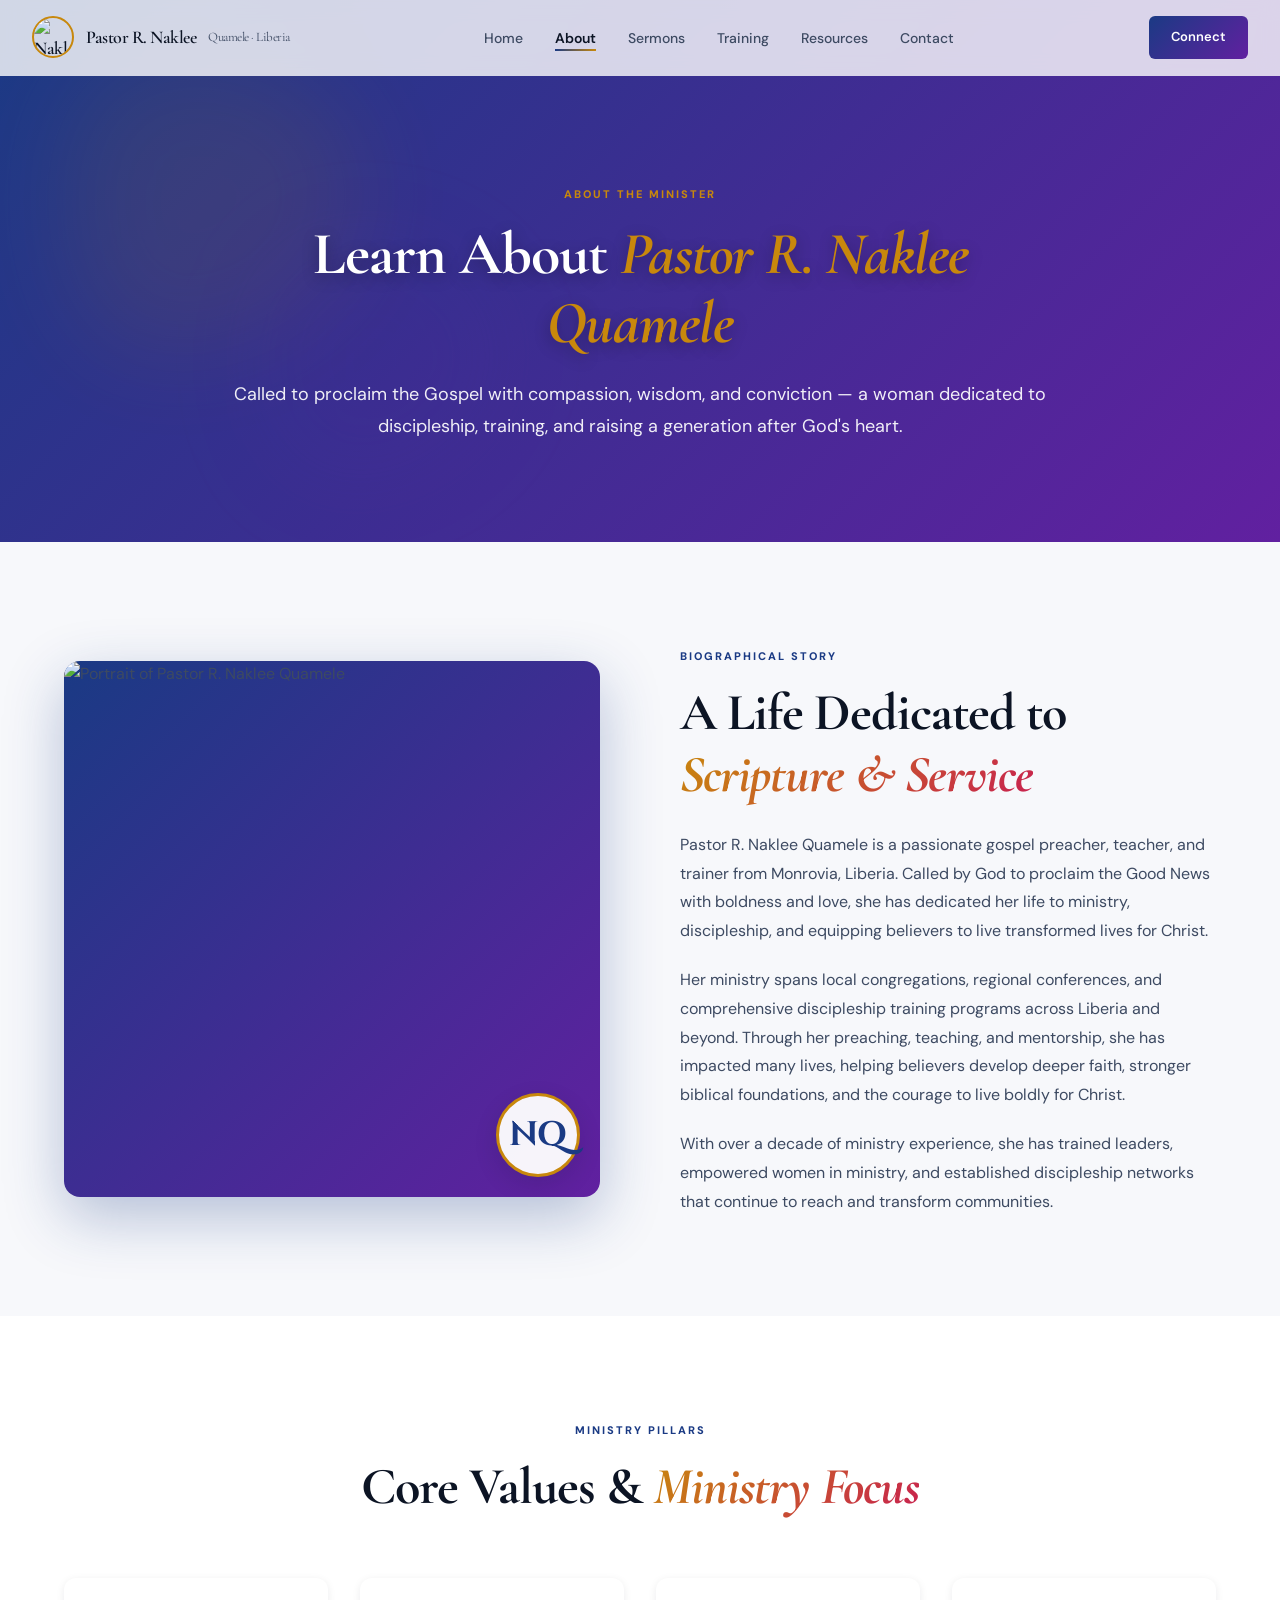
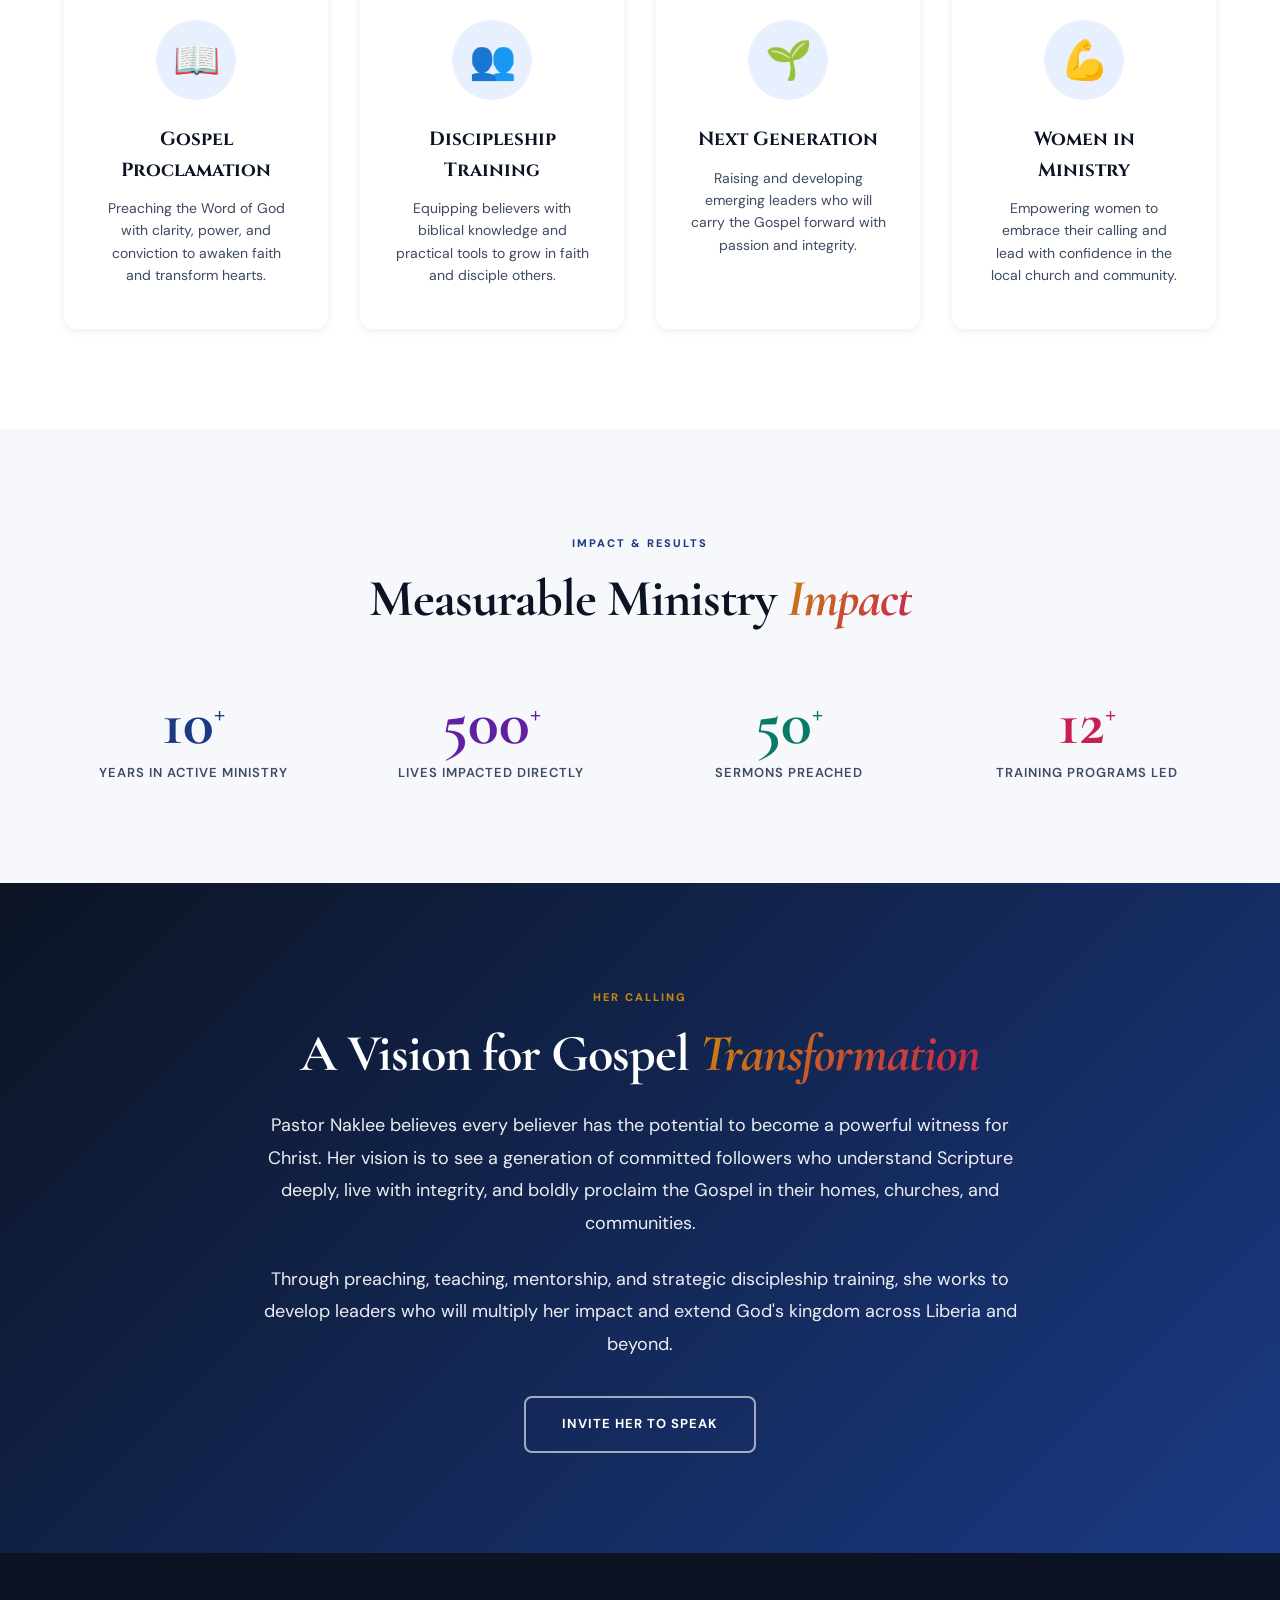
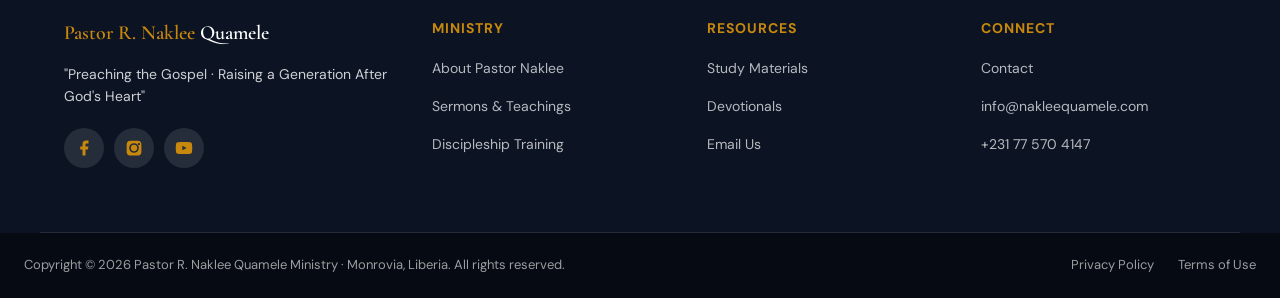
==== commit e75761a7: "Add real WhatsApp number +231 77 570 4147 Replaces the placeholder phone number everywhere. The numb" ====
--- a/about.html
+++ b/about.html
@@ -170,7 +170,7 @@
         <ul class="footer-links">
           <li><a href="contact.html">Contact</a></li>
           <li><a href="mailto:info@nakleequamele.com">info@nakleequamele.com</a></li>
-          <li><a href="tel:+2310770000000">+231 (0) 770 000 000</a></li>
+          <li><a href="tel:+231775704147">+231 77 570 4147</a></li>
         </ul>
       </div>
     </div>
